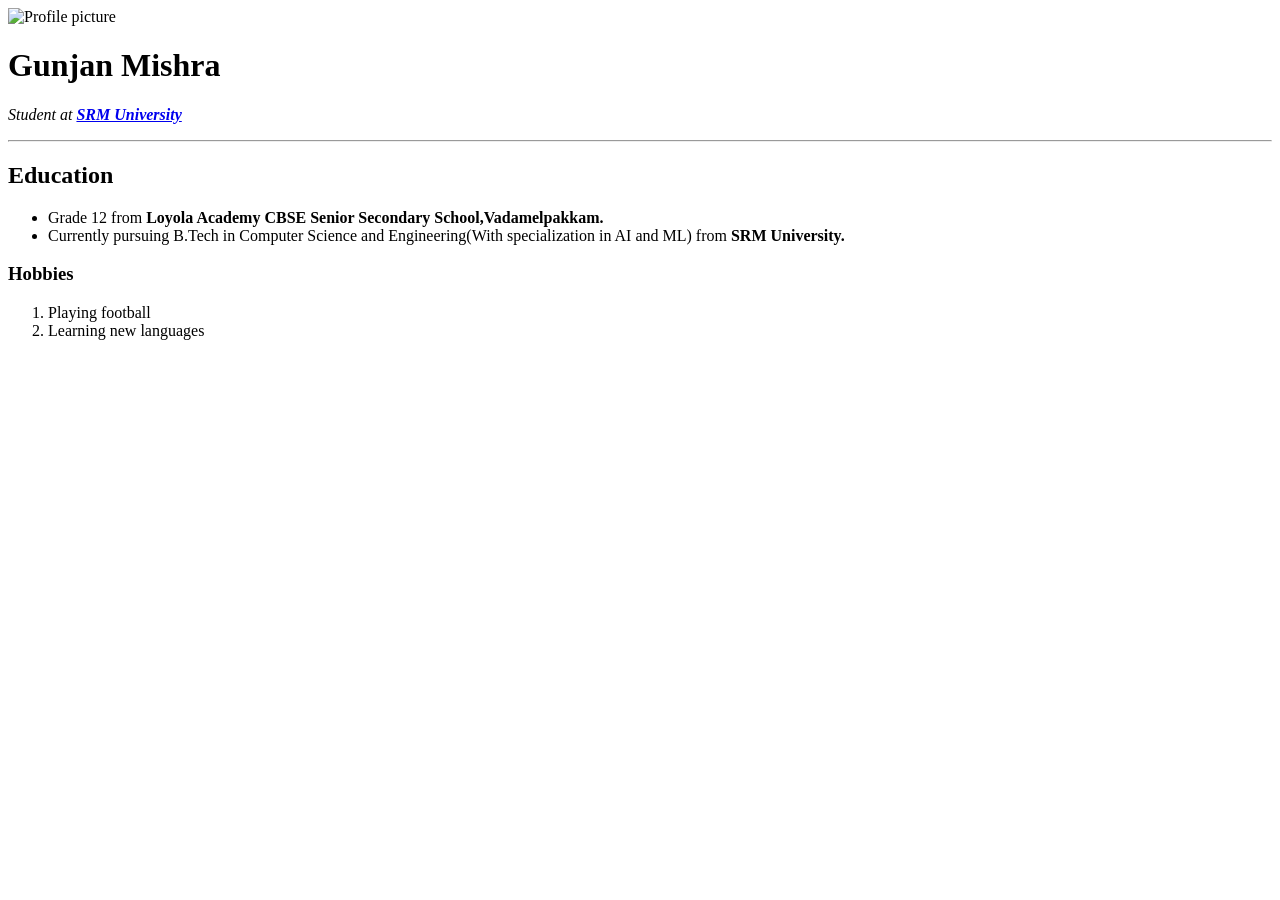
==== index.html @ 410c0727 "Add files via upload" ====
<!DOCTYPE html>
<html lang="en">

<head>
    <meta charset="UTF-8">
    <meta http-equiv="X-UA-Compatible" content="IE=edge">
    <meta name="viewport" content="width=device-width, initial-scale=1.0">
    <title>Manash's Personal Site</title>

</head>

<body>
    <img src="./pp.jpg/" alt="Profile picture">
    <h1>Gunjan Mishra</h1>
    <p><em>Student at <b><a href="https://www.srmist.edu.in/">SRM University</a></b></em>
    </p>
    
    <hr>
    <h2>Education</h2>
    <ul>
        <li>Grade 12 from <b>Loyola Academy CBSE Senior Secondary School,Vadamelpakkam.</b></li>
        <li>Currently pursuing B.Tech in Computer Science and Engineering(With specialization in AI and ML) from <b>SRM University.</b> </li>
    </ul> 
    <h3>Hobbies</h3>
    <ol>
        <li>Playing football</li>
        <li>Learning new languages</li>
    </ol> 
    
</body>

</html>
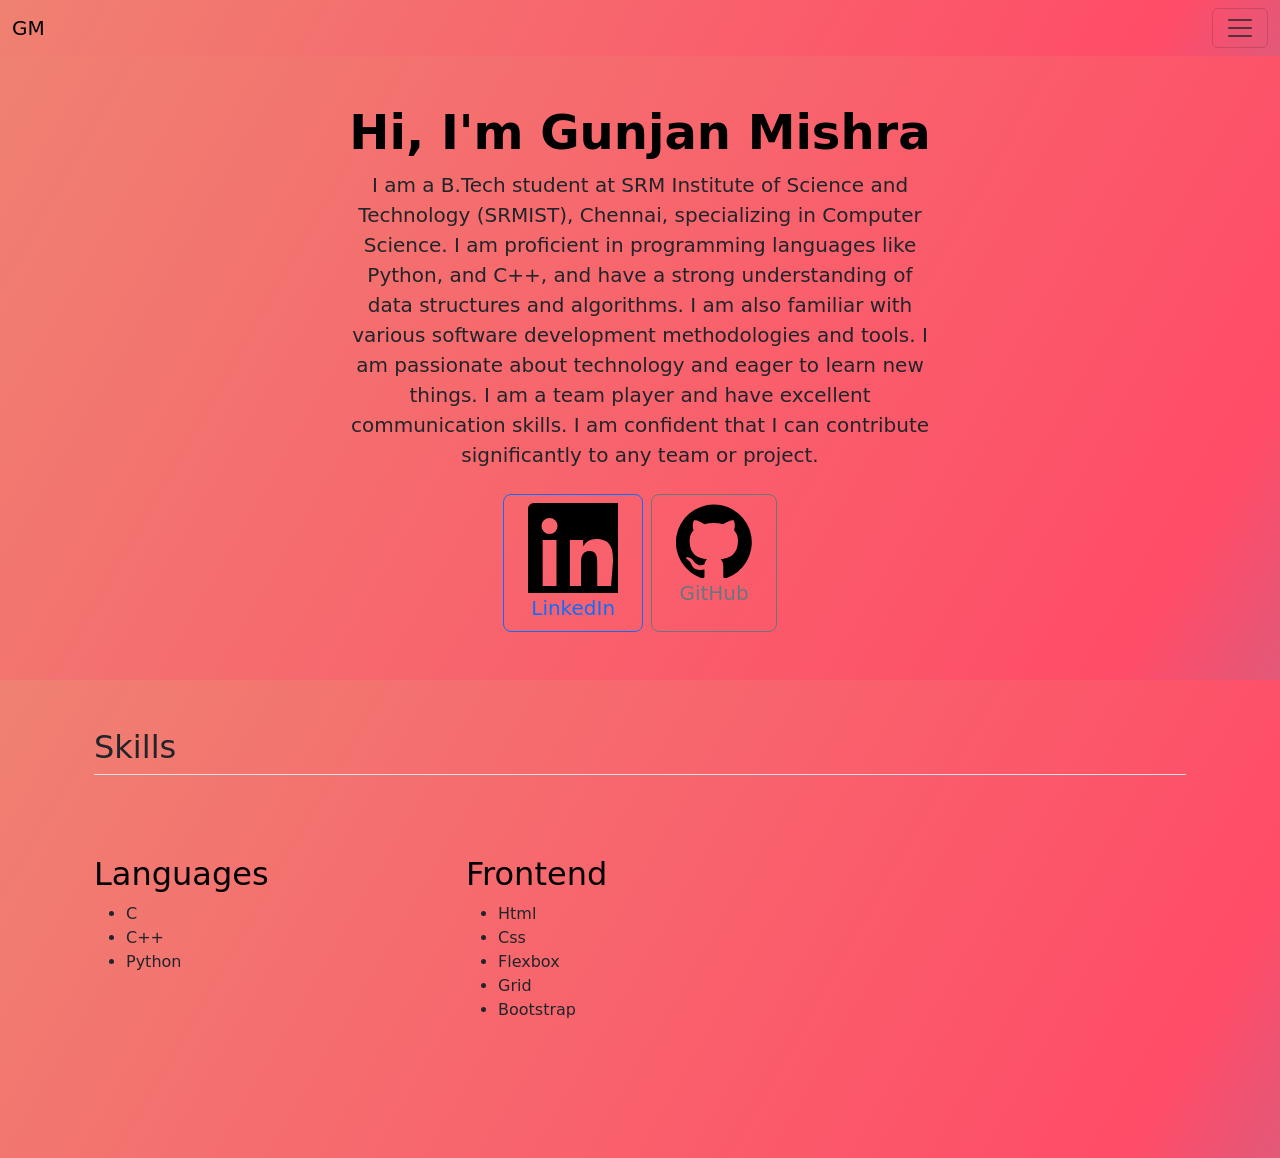
==== commit 58fec290: "portfolio" ====
--- a/index.html
+++ b/index.html
@@ -1,32 +1,117 @@
-<!DOCTYPE html>
-<html lang="en">
-
-<head>
-    <meta charset="UTF-8">
-    <meta http-equiv="X-UA-Compatible" content="IE=edge">
-    <meta name="viewport" content="width=device-width, initial-scale=1.0">
-    <title>Manash's Personal Site</title>
-
-</head>
-
-<body>
-    <img src="./pp.jpg/" alt="Profile picture">
-    <h1>Gunjan Mishra</h1>
-    <p><em>Student at <b><a href="https://www.srmist.edu.in/">SRM University</a></b></em>
-    </p>
-    
-    <hr>
-    <h2>Education</h2>
-    <ul>
-        <li>Grade 12 from <b>Loyola Academy CBSE Senior Secondary School,Vadamelpakkam.</b></li>
-        <li>Currently pursuing B.Tech in Computer Science and Engineering(With specialization in AI and ML) from <b>SRM University.</b> </li>
-    </ul> 
-    <h3>Hobbies</h3>
-    <ol>
-        <li>Playing football</li>
-        <li>Learning new languages</li>
-    </ol> 
-    
-</body>
-
-</html>+<!DOCTYPE html>
+<html lang="en">
+<head>
+    <meta charset="UTF-8">
+    <meta name="viewport" content="width=device-width, initial-scale=1.0">
+    <title>Document</title>
+    <link rel="stylesheet" href="style.css">
+    <link href="https://cdn.jsdelivr.net/npm/bootstrap@5.3.3/dist/css/bootstrap.min.css" rel="stylesheet" integrity="sha384-QWTKZyjpPEjISv5WaRU9OFeRpok6YctnYmDr5pNlyT2bRjXh0JMhjY6hW+ALEwIH" crossorigin="anonymous">
+</head>
+<body>
+<section id="navbar" class="gradient-background">
+    <nav class="navbar navbar bg" aria-label="First navbar example">
+        <div class="container-fluid">
+          <a class="navbar-brand"href="#">GM</a>
+          <button class="navbar-toggler collapsed" type="button" data-bs-toggle="collapse" data-bs-target="#navbarsExample01" aria-controls="navbarsExample01" aria-expanded="false" aria-label="Toggle navigation">
+            <span class="navbar-toggler-icon"></span>
+          </button>
+          <div class="navbar-collapse collapse" id="navbarsExample01">
+            <ul class="navbar-nav me-auto mb-2">
+              <li class="nav-item">
+                <a class="nav-link active" aria-current="page" href="#">Home</a>
+              </li>
+              <li class="nav-item">
+                <a class="nav-link" href="#">Link</a>
+              </li>
+              <li class="nav-item">
+                <a class="nav-link disabled" aria-disabled="true">Disabled</a>
+              </li>
+              <li class="nav-item dropdown">
+                <a class="nav-link dropdown-toggle" href="#" data-bs-toggle="dropdown" aria-expanded="false">Dropdown</a>
+                <ul class="dropdown-menu">
+                  <li><a class="dropdown-item" href="#">skills</a></li>
+                  <li><a class="dropdown-item" href="#">Certificaations</a></li>
+                  <li><a class="dropdown-item" href="#"></a></li>
+                </ul>
+              </li>
+            </ul>
+            <form role="search">
+              <input class="form-control" type="search" placeholder="Search" aria-label="Search">
+            </form>
+          </div>
+        </div>
+      </nav>
+</section>
+<section id="about" class="gradient-background">
+    <div class="px-5 py-5 my-0 text-center">
+        
+        <h1 class="display-5 fw-bold text-body-emphasis">Hi, I'm Gunjan Mishra</h1>
+        <div class="col-lg-6 mx-auto">
+          <p class="lead mb-4">I am a B.Tech student at SRM Institute of Science and Technology (SRMIST), Chennai, specializing in Computer Science. I am proficient in programming languages like Python, and C++, and have a strong understanding of data structures and algorithms. I am also familiar with various software development methodologies and tools. I am passionate about technology and eager to learn new things. I am a team player and have excellent communication skills. I am confident that I can contribute significantly to any team or project.</p>
+          <div class="d-grid gap-2 d-sm-flex justify-content-sm-center">
+            <a href="https://www.linkedin.com/in/gunjan-mishra-9954a3242/" class="btn btn-outline-primary btn-lg px-4 gap-3" target="_blank" rel="noopener noreferrer">
+    <svg xmlns="http://www.w3.org/2000/svg" viewBox="0 0 32 32" role="img" aria-label="LinkedIn"><title>LinkedIn</title><g><path d="M34,2A2,2,0,0,0,32,0H2A2,2,0,0,0,0,2V32a2,2,0,0,0,2,2H32a2,2,0,0,0,2-2V2ZM10.11,29.48H5.2V13.11h4.91ZM7.65,11a2.84,2.84,0,1,1,2.83-2.83A2.83,2.83,0,0,1,7.65,11ZM29.48,29.48H24.56V21.39c0-1.92-.03-4.38-2.67-4.38s-3.08,2.09-3.08,4.24v8.24H14.85V13.11h4.71v2.23h.07a5.16,5.16,0,0,1,4.64-2.55c5,0,5.92,3.29,5.92,7.58Z"/></g></svg>
+    LinkedIn
+</a>
+
+              <a href="https://github.com/Gunjanmishra481" class="btn btn-outline-secondary btn-lg px-4" target="_blank" rel="noopener noreferrer">
+        <svg xmlns="http://www.w3.org/2000/svg" viewBox="0 0 24 24" fill="black" role="img" aria-label="GitHub">
+            <title>GitHub</title>
+            <path d="M12 .5a12 12 0 00-3.79 23.39c.6.11.82-.26.82-.58v-2.2c-3.34.73-4.04-1.42-4.04-1.42a3.17 3.17 0 00-1.34-1.76c-1.1-.75.09-.73.09-.73a2.5 2.5 0 011.83 1.23 2.54 2.54 0 003.47.99 2.54 2.54 0 01.76-1.6c-2.67-.3-5.47-1.33-5.47-5.93a4.63 4.63 0 011.24-3.22 4.31 4.31 0 01.12-3.17s1-.32 3.3 1.23a11.5 11.5 0 016 0c2.3-1.55 3.3-1.23 3.3-1.23a4.31 4.31 0 01.12 3.17 4.63 4.63 0 011.24 3.22c0 4.61-2.8 5.62-5.47 5.93a2.86 2.86 0 01.81 2.21v3.28c0 .32.22.7.82.58A12 12 0 0012 .5z"/>
+        </svg>
+        GitHub
+    </a>
+          </div>
+        </div>
+      </div>
+</section>
+<section id="skills" class="gradient-background">
+    <div class="container px-4 py-5" id="featured-3">
+        <h2 class="pb-2 border-bottom">Skills</h2>
+        <div class="row g-4 py-5 row-cols-1 row-cols-lg-3">
+          <div class="feature col">
+            <div class="feature-icon d-inline-flex align-items-center justify-content-center text-bg-primary bg-gradient fs-2 mb-3">
+              
+            </div>
+            <h3 class="fs-2 text-body-emphasis">Languages</h3>
+            <ul>
+                <li>C</li>
+                <li>C++</li>
+                <li>Python</li>
+
+            </ul>
+            <a href="#" class="icon-link">
+            
+              <svg class="bi"><use xlink:href="#chevron-right"></use></svg>
+            </a>
+          </div>
+          <div class="feature col">
+            <div class="feature-icon d-inline-flex align-items-center justify-content-center text-bg-primary bg-gradient fs-2 mb-3">
+              
+            </div>
+            <h3 class="fs-2 text-body-emphasis">Frontend</h3>
+            <ul>
+                <li>Html</li>
+                <li>Css</li>
+                <li>Flexbox</li>
+                <li>Grid</li>
+                <li>Bootstrap</li>
+            </ul>
+            <a href="#" class="icon-link">
+              
+              <svg class="bi"><use xlink:href="#chevron-right"></use></svg>
+            </a>
+          </div>
+          <div class="feature col">
+            <div class="feature-icon d-inline-flex align-items-center justify-content-center text-bg-primary bg-gradient fs-2 mb-3">
+             
+            </div>
+           
+            </a>
+          </div>
+        </div>
+      </div>
+</section>
+<script src="index.js"></script>
+</body>
+</html>
--- a/style.css
+++ b/style.css
@@ -0,0 +1,18 @@
+.gradient-background {
+    background: linear-gradient(300deg, #00bfff, #ff4c68, #ef8172);
+    background-size: 180% 180%;
+    animation: gradient-animation 18s ease infinite;
+  }
+  
+  @keyframes gradient-animation {
+    0% {
+      background-position: 0% 50%;
+    }
+    50% {
+      background-position: 100% 50%;
+    }
+    100% {
+      background-position: 0% 50%;
+    }
+  }
+
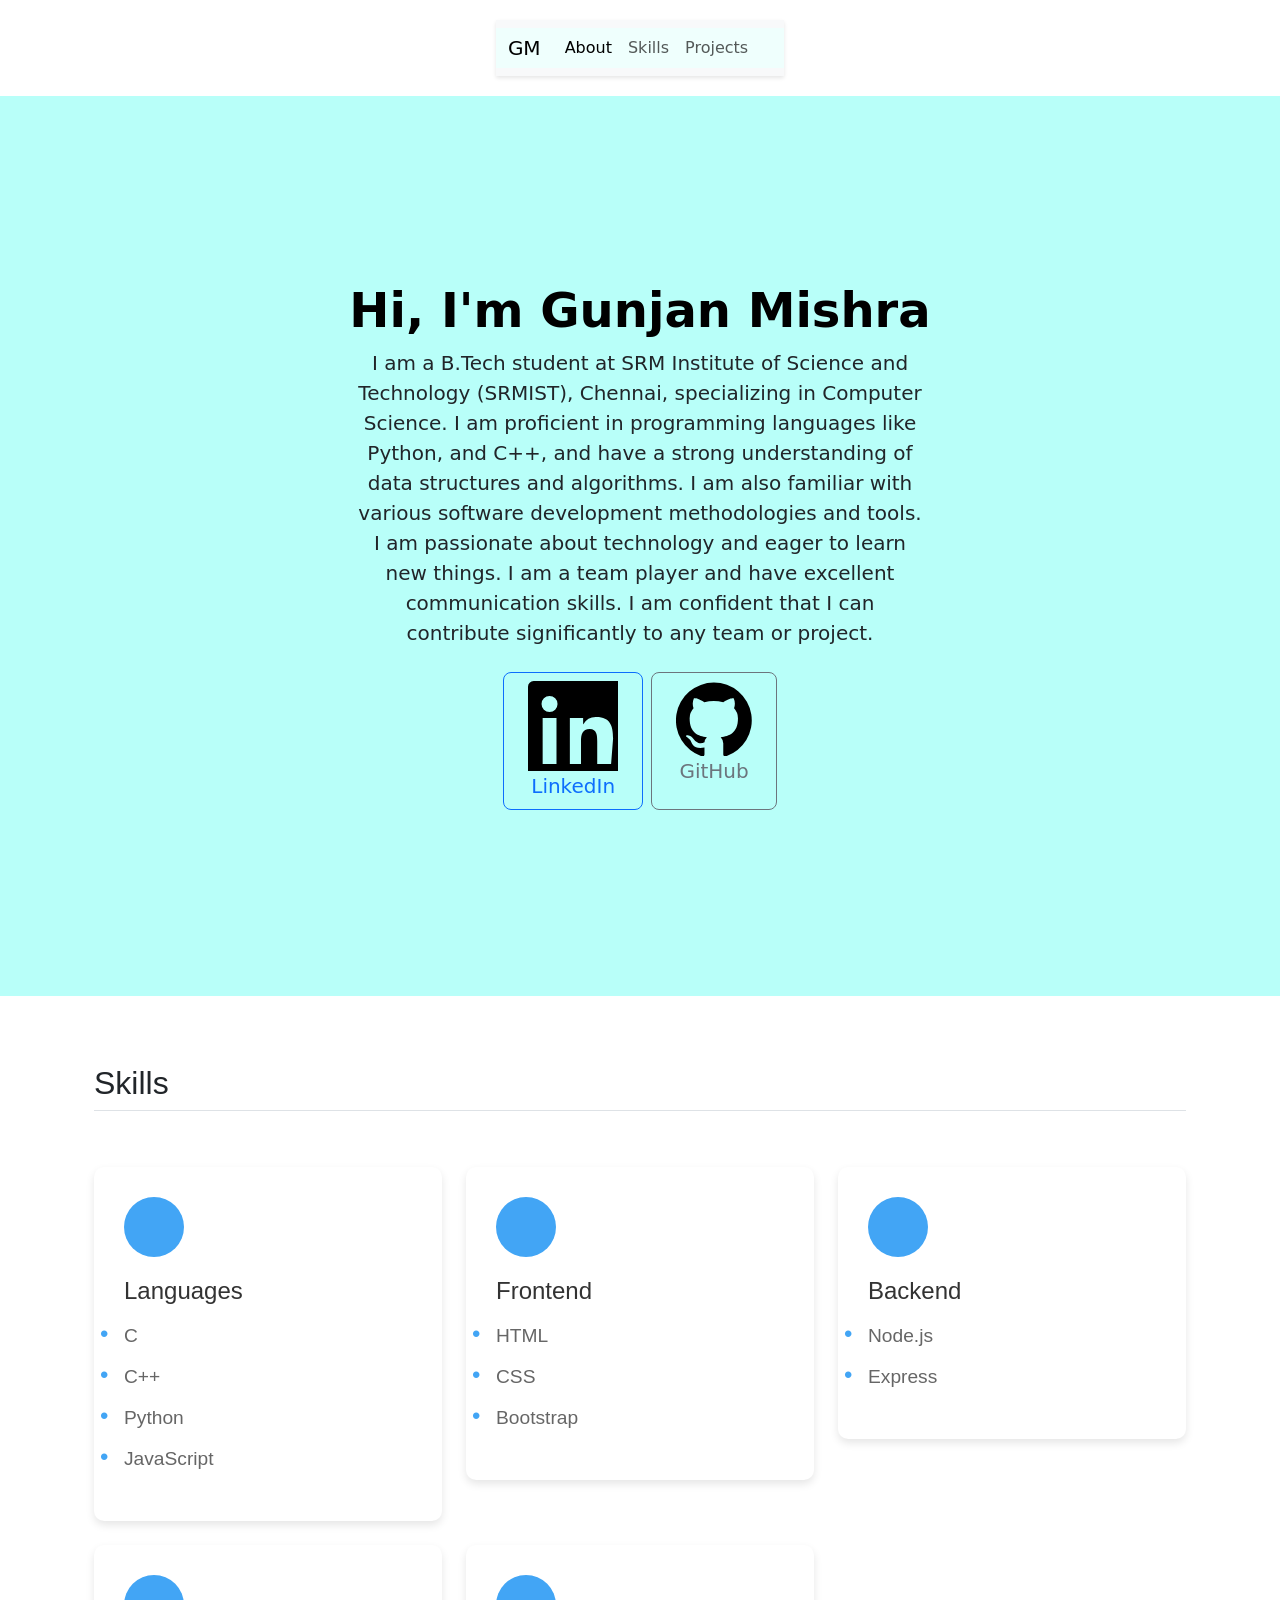
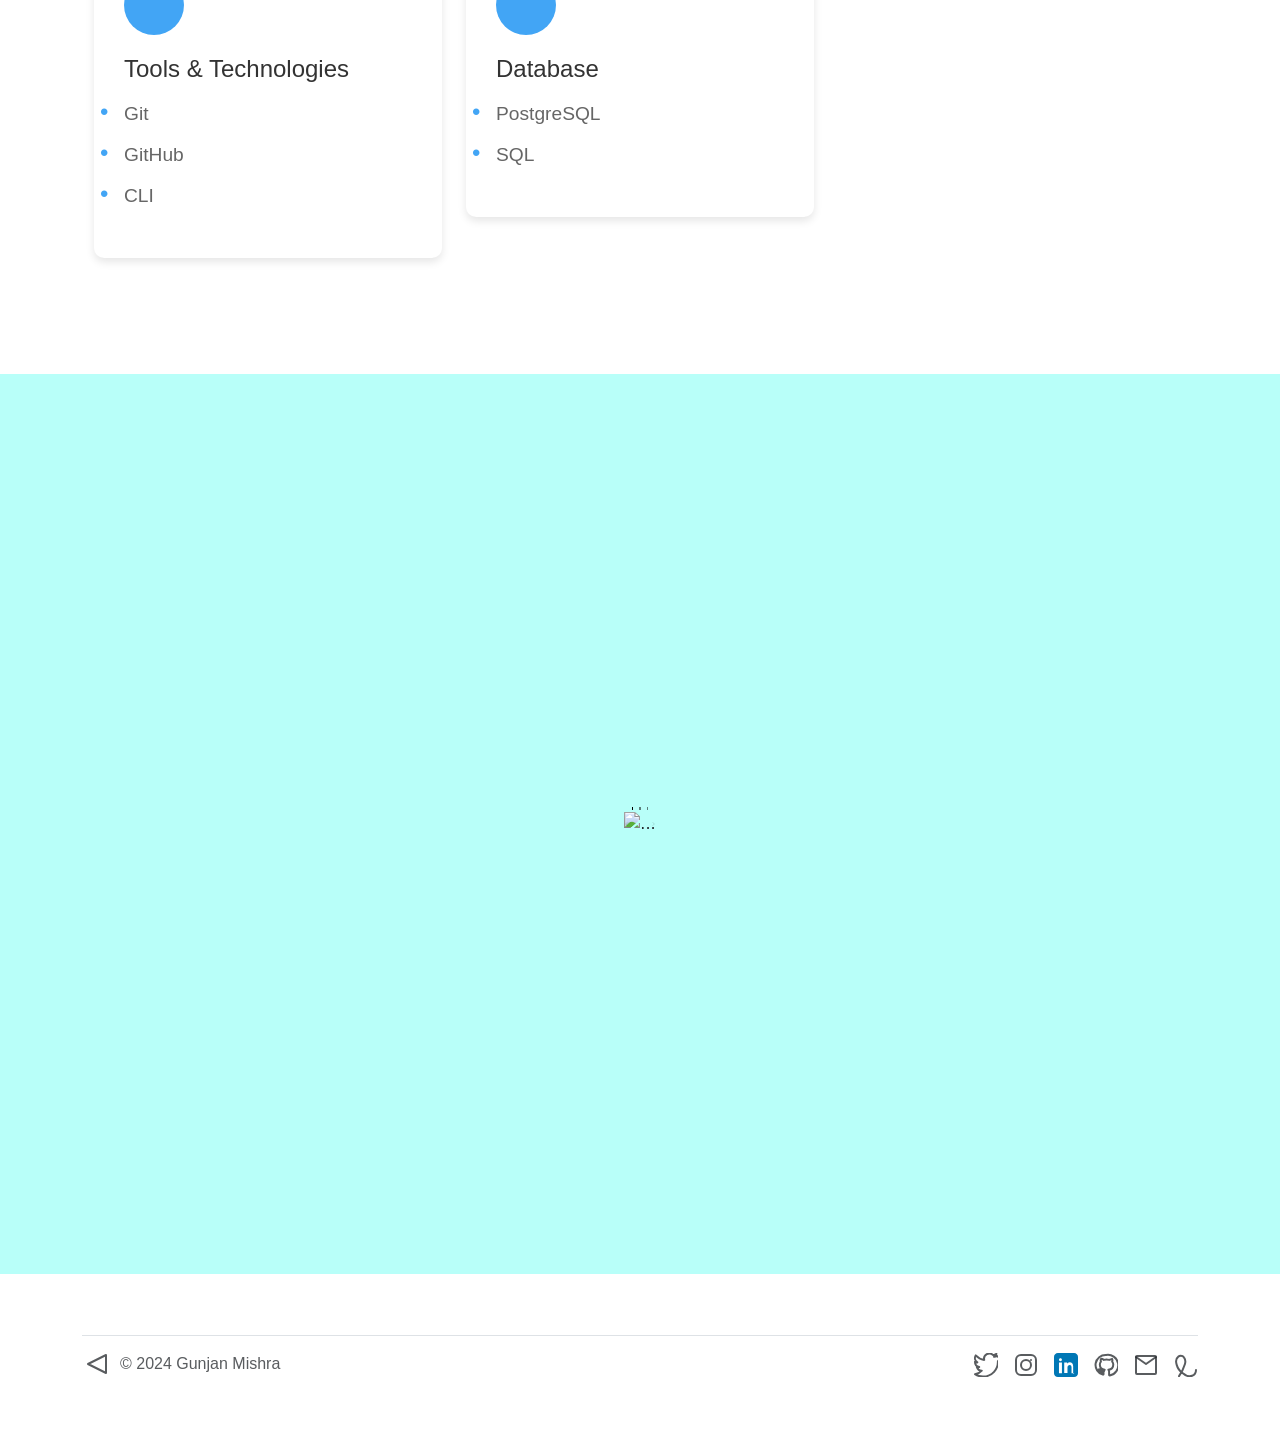
==== commit 8725c4b7: "update" ====
--- a/index.html
+++ b/index.html
@@ -9,38 +9,22 @@
 </head>
 <body>
 <section id="navbar" class="gradient-background">
-    <nav class="navbar navbar bg" aria-label="First navbar example">
-        <div class="container-fluid">
-          <a class="navbar-brand"href="#">GM</a>
-          <button class="navbar-toggler collapsed" type="button" data-bs-toggle="collapse" data-bs-target="#navbarsExample01" aria-controls="navbarsExample01" aria-expanded="false" aria-label="Toggle navigation">
-            <span class="navbar-toggler-icon"></span>
-          </button>
-          <div class="navbar-collapse collapse" id="navbarsExample01">
-            <ul class="navbar-nav me-auto mb-2">
-              <li class="nav-item">
-                <a class="nav-link active" aria-current="page" href="#">Home</a>
-              </li>
-              <li class="nav-item">
-                <a class="nav-link" href="#">Link</a>
-              </li>
-              <li class="nav-item">
-                <a class="nav-link disabled" aria-disabled="true">Disabled</a>
-              </li>
-              <li class="nav-item dropdown">
-                <a class="nav-link dropdown-toggle" href="#" data-bs-toggle="dropdown" aria-expanded="false">Dropdown</a>
-                <ul class="dropdown-menu">
-                  <li><a class="dropdown-item" href="#">skills</a></li>
-                  <li><a class="dropdown-item" href="#">Certificaations</a></li>
-                  <li><a class="dropdown-item" href="#"></a></li>
-                </ul>
-              </li>
-            </ul>
-            <form role="search">
-              <input class="form-control" type="search" placeholder="Search" aria-label="Search">
-            </form>
-          </div>
-        </div>
-      </nav>
+<nav class="navbar navbar-expand-lg bg-body-tertiary">
+  <div class="container-fluid">
+    <a class="navbar-brand" href="#">GM</a>
+    <button class="navbar-toggler" type="button" data-bs-toggle="collapse" data-bs-target="#navbarNavAltMarkup" aria-controls="navbarNavAltMarkup" aria-expanded="false" aria-label="Toggle navigation">
+      <span class="navbar-toggler-icon"></span>
+    </button>
+    <div class="collapse navbar-collapse" id="navbarNavAltMarkup">
+      <div class="navbar-nav">
+        <a class="nav-link active" aria-current="page" href="#about">About</a>
+        <a class="nav-link" href="#skills">Skills</a>
+        <a class="nav-link" href="#projects">Projects</a>
+        <a class="nav-link disabled" aria-disabled="true"></a>
+      </div>
+    </div>
+  </div>
+</nav>
 </section>
 <section id="about" class="gradient-background">
     <div class="px-5 py-5 my-0 text-center">
@@ -66,51 +50,188 @@
       </div>
 </section>
 <section id="skills" class="gradient-background">
-    <div class="container px-4 py-5" id="featured-3">
-        <h2 class="pb-2 border-bottom">Skills</h2>
-        <div class="row g-4 py-5 row-cols-1 row-cols-lg-3">
-          <div class="feature col">
-            <div class="feature-icon d-inline-flex align-items-center justify-content-center text-bg-primary bg-gradient fs-2 mb-3">
-              
-            </div>
-            <h3 class="fs-2 text-body-emphasis">Languages</h3>
-            <ul>
-                <li>C</li>
-                <li>C++</li>
-                <li>Python</li>
-
-            </ul>
-            <a href="#" class="icon-link">
-            
-              <svg class="bi"><use xlink:href="#chevron-right"></use></svg>
-            </a>
-          </div>
-          <div class="feature col">
-            <div class="feature-icon d-inline-flex align-items-center justify-content-center text-bg-primary bg-gradient fs-2 mb-3">
-              
-            </div>
-            <h3 class="fs-2 text-body-emphasis">Frontend</h3>
-            <ul>
-                <li>Html</li>
-                <li>Css</li>
-                <li>Flexbox</li>
-                <li>Grid</li>
-                <li>Bootstrap</li>
-            </ul>
-            <a href="#" class="icon-link">
-              
-              <svg class="bi"><use xlink:href="#chevron-right"></use></svg>
-            </a>
-          </div>
-          <div class="feature col">
-            <div class="feature-icon d-inline-flex align-items-center justify-content-center text-bg-primary bg-gradient fs-2 mb-3">
-             
-            </div>
-           
-            </a>
-          </div>
-        </div>
-      </div>
+<div class="container px-4 py-5" id="skills">
+    <h2 class="pb-2 border-bottom">Skills</h2>
+    <div class="row g-4 py-5 row-cols-1 row-cols-md-3">
+        <div class="col">
+            <div class="skill">
+                <div class="icon">
+                    <i class="bi bi-code-slash"></i>
+                </div>
+                <h3>Languages</h3>
+                <ul>
+                    <li>C</li>
+                    <li>C++</li>
+                    <li>Python</li>
+                    <li>JavaScript</li>
+                </ul>
+            </div>
+        </div>
+        <div class="col">
+            <div class="skill">
+                <div class="icon">
+                    <i class="bi bi-laptop"></i>
+                </div>
+                <h3>Frontend</h3>
+                <ul>
+                    <li>HTML</li>
+                    <li>CSS</li>
+                    <li>Bootstrap</li>
+                </ul>
+            </div>
+        </div>
+        <div class="col">
+            <div class="skill">
+                <div class="icon">
+                    <i class="bi bi-tools"></i>
+                </div>
+                <h3>Backend</h3>
+                <ul>
+                    <li>Node.js</li>
+                    <li>Express</li>
+                </ul>
+            </div>
+        </div>
+        <div class="col">
+            <div class="skill">
+                <div class="icon">
+                    <i class="bi bi-gear"></i>
+                </div>
+                <h3>Tools & Technologies</h3>
+                <ul>
+                    <li>Git</li>
+                    <li>GitHub</li> 
+                    <li>CLI</li>
+                   
+                </ul>
+            </div>
+        </div>
+        <div class="col">
+            <div class="skill">
+                <div class="icon">
+                    <i class="bi bi-database"></i>
+                </div>
+                <h3>Database</h3>
+                <ul>
+                    <li>PostgreSQL</li> 
+                    <li>SQL</li>
+                   
+                </ul>
+            </div>
+        </div>
+    </div>
+</div>
+
+
+       
+
+
+
+</section>
+<section id="projects">
+  <div id="carouselExampleDark" class="carousel carousel-dark slide">
+  <div class="carousel-indicators">
+    <button type="button" data-bs-target="#carouselExampleDark" data-bs-slide-to="0" class="active" aria-current="true" aria-label="Slide 1"></button>
+    <button type="button" data-bs-target="#carouselExampleDark" data-bs-slide-to="1" aria-label="Slide 2"></button>
+    <button type="button" data-bs-target="#carouselExampleDark" data-bs-slide-to="2" aria-label="Slide 3"></button>
+  </div>
+  <div class="carousel-inner">
+    <div class="carousel-item active" data-bs-interval="10000">
+      <img src="/portfolio/images/dd.png" class="d-block w-100" alt="...">
+      <div class="carousel-caption d-none d-md-block">
+        <h5>digiDrum</h5>
+        <p><a href="https://digi-drum.vercel.app/">url</a></p>
+      </div>
+    </div>
+    <div class="carousel-item" data-bs-interval="2000">
+      <img src="..." class="d-block w-100" alt="...">
+      <div class="carousel-caption d-none d-md-block">
+        <h5>Second slide label</h5>
+        <p>Some representative placeholder content for the second slide.</p>
+      </div>
+    </div>
+    <div class="carousel-item">
+      <img src="..." class="d-block w-100" alt="...">
+      <div class="carousel-caption d-none d-md-block">
+        <h5>Third slide label</h5>
+        <p>Some representative placeholder content for the third slide.</p>
+      </div>
+    </div>
+  </div>
+  <button class="carousel-control-prev" type="button" data-bs-target="#carouselExampleDark" data-bs-slide="prev">
+    <span class="carousel-control-prev-icon" aria-hidden="true"></span>
+    <span class="visually-hidden">Previous</span>
+  </button>
+  <button class="carousel-control-next" type="button" data-bs-target="#carouselExampleDark" data-bs-slide="next">
+    <span class="carousel-control-next-icon" aria-hidden="true"></span>
+    <span class="visually-hidden">Next</span>
+  </button>
+</div>
+</section>
+<section id="footer">
+<div class="container">
+  <footer class="d-flex flex-wrap justify-content-between align-items-center py-3 my-4 border-top">
+    <div class="col-md-4 d-flex align-items-center">
+      <a href="/" class="mb-3 me-2 mb-md-0 text-body-secondary text-decoration-none lh-1">
+        <svg xmlns="http://www.w3.org/2000/svg" width="30" height="24" viewBox="0 0 24 24" fill="none" stroke="currentColor" stroke-width="2" stroke-linecap="round" stroke-linejoin="round">
+          <path d="M3 12l18-9v18l-18-9z"></path>
+        </svg>
+      </a>
+      <span class="mb-3 mb-md-0 text-body-secondary">© 2024 Gunjan Mishra</span>
+    </div>
+
+    <ul class="nav col-md-4 justify-content-end list-unstyled d-flex">
+      <li class="ms-3">
+        <a class="text-body-secondary" href="https://twitter.com/">
+          <svg xmlns="http://www.w3.org/2000/svg" width="24" height="24" viewBox="0 0 24 24" fill="none" stroke="currentColor" stroke-width="2" stroke-linecap="round" stroke-linejoin="round">
+            <path d="M23 3a10.3 10.3 0 0 1-2.9.8 5.2 5.2 0 0 0 2.3-2.9 10.4 10.4 0 0 1-3.3 1.3 5.2 5.2 0 0 0-8.9 4.7A14.8 14.8 0 0 1 1.7 2.4a5.2 5.2 0 0 0 1.6 7 5.1 5.1 0 0 1-2.3-.6v.1a5.2 5.2 0 0 0 4.2 5.1 5.2 5.2 0 0 1-2.3.1 5.2 5.2 0 0 0 4.9 3.6A10.4 10.4 0 0 1 1 21.2a14.7 14.7 0 0 0 8 2.4c9.6 0 14.9-7.9 14.9-14.7v-.7a10.5 10.5 0 0 0 2.5-2.7z"></path>
+          </svg>
+        </a>
+      </li>
+      <li class="ms-3">
+        <a class="text-body-secondary" href="https://www.instagram.com/manash_15/">
+          <svg xmlns="http://www.w3.org/2000/svg" width="24" height="24" viewBox="0 0 24 24" fill="none" stroke="currentColor" stroke-width="2" stroke-linecap="round" stroke-linejoin="round">
+            <rect x="2" y="2" width="20" height="20" rx="5" ry="5"></rect>
+            <circle cx="12" cy="12" r="5"></circle>
+            <line x1="17" y1="7" x2="17.01" y2="7"></line>
+          </svg>
+        </a>
+      </li>
+      <li class="ms-3">
+        <a class="text-body-secondary" href="https://www.linkedin.com/in/gunjan-mishra-9954a3242/">
+     <svg xmlns="http://www.w3.org/2000/svg" viewBox="0 0 24 24" fill="#0077B5" width="24" height="24">
+  <path fill-rule="evenodd" d="M20.125 0H3.875C1.735 0 0 1.735 0 3.875v16.25C0 22.265 1.735 24 3.875 24h16.25C22.265 24 24 22.265 24 20.125V3.875C24 1.735 22.265 0 20.125 0zM7.938 20.125H4.969V9.562h2.969v10.563H7.938zm-1.484-12c-.82 0-1.484-.664-1.484-1.484s.664-1.484 1.484-1.484c.82 0 1.484.664 1.484 1.484s-.664 1.484-1.484 1.484zm14.031 12h-2.953v-5.813c0-1.391-.484-2.344-1.703-2.344-1.469 0-2.344 1.078-2.344 2.25v5.906H10.22V9.562h2.875v1.203c.391-.594 1.094-1.453 2.656-1.453 1.938 0 3.406 1.266 3.406 3.984v7.828z"/>
+</svg>
+
+
+
+        </a>
+      </li>
+      <li class="ms-3">
+        <a class="text-body-secondary" href="https://github.com/Gunjanmishra481">
+          <svg xmlns="http://www.w3.org/2000/svg" width="24" height="24" viewBox="0 0 24 24" fill="none" stroke="currentColor" stroke-width="2" stroke-linecap="round" stroke-linejoin="round">
+            <path d="M12 2a10 10 0 0 0-3.16 19.62c.5.09.68-.21.68-.46v-1.64c-2.7.59-3.27-1.3-3.27-1.3-.44-1.11-1.08-1.41-1.08-1.41-.88-.6.06-.59.06-.59 1.08.08 1.65 1.11 1.65 1.11.96 1.63 2.54 1.16 3.15.89.1-.69.38-1.16.69-1.43-2.39-.27-4.89-1.19-4.89-5.3 0-1.17.42-2.13 1.1-2.88-.11-.27-.48-1.33.11-2.77 0 0 .88-.28 2.88 1.07a9.95 9.95 0 0 1 5.26 0c2-.82 2.88-1.07 2.88-1.07.59 1.44.22 2.5.11 2.77.68.75 1.1 1.71 1.1 2.88 0 4.12-2.51 5.03-4.91 5.3.39.34.74 1.03.74 2.07v3.09c0 .26.18.56.68.46A10 10 0 0 0 12 2z"></path>
+          </svg>
+        </a>
+      </li>
+      <li class="ms-3">
+        <a class="text-body-secondary" href="mailto:manashmishra438@gmail.com">
+          <svg xmlns="http://www.w3.org/2000/svg" width="24" height="24" viewBox="0 0 24 24" fill="none" stroke="currentColor" stroke-width="2" stroke-linecap="round" stroke-linejoin="round">
+            <path d="M21 3H3a1 1 0 0 0-1 1v16a1 1 0 0 0 1 1h18a1 1 0 0 0 1-1V4a1 1 0 0 0-1-1z"></path>
+            <path d="M22 4l-10 7-10-7"></path>
+          </svg>
+        </a>
+      </li>
+      <li class="ms-3">
+        <a class="text-body-secondary" href="tel:+919840004347">
+          <svg xmlns="http://www.w3.org/2000/svg" width="24" height="24" viewBox="0 0 24 24" fill="none" stroke="currentColor" stroke-width="2" stroke-linecap="round" stroke-linejoin="round">
+            <path d="M22 16.92c0 2.67-1.56 4.93-3.96 5.88-2.46 1.01-5.7.4-9.2-2.54-2.76-1.86-5.31-5.42-6.14-8.38-1.13-3.58-.52-6.57 1.43-8.04.73-.71 1.61-1.18 2.62-1.18 1.32 0 2.57.68 3.33 1.94 1.24 1.73 1.63 3.9.88 6.36-1.33 4.33-3.35 8.62-5.92 12.23-1.34 1.
+
+
+   
+
+
+
 </section>
 <script src="index.js"></script>
 </body>
--- a/style.css
+++ b/style.css
@@ -1,18 +1,117 @@
-.gradient-background {
-    background: linear-gradient(300deg, #00bfff, #ff4c68, #ef8172);
-    background-size: 180% 180%;
-    animation: gradient-animation 18s ease infinite;
-  }
-  
-  @keyframes gradient-animation {
-    0% {
-      background-position: 0% 50%;
-    }
-    50% {
-      background-position: 100% 50%;
-    }
-    100% {
-      background-position: 0% 50%;
-    }
-  }
+body, html {
+  margin: 0;
+  padding: 0;
+  height: 100%;
+  width: 100%;
+  font-family: Arial, sans-serif;
+  box-sizing: border-box;
+}
 
+.container-fluid {
+  background-color: #EFFFFD;
+}
+
+.navbar {
+  padding: 10px 20px; 
+  background-color: #EFFFFD; 
+  box-shadow: 0 2px 4px rgba(0, 0, 0, 0.1); 
+}
+
+section {
+  display: flex;
+  justify-content: center;
+  align-items: center;
+  padding: 20px;
+  box-sizing: border-box;
+  width: 100%;
+}
+
+#about {
+  background-color: #B8FFF9;
+  min-height: 100vh; 
+  max-height: fit-content;
+}
+
+
+.container {
+    font-family: 'Roboto', sans-serif; 
+}
+
+.skill {
+    background-color: #fff;
+    padding: 30px;
+    border-radius: 10px;
+    box-shadow: 0 4px 8px rgba(0,0,0,0.1);
+    transition: all 0.3s ease;
+}
+
+.skill:hover {
+    transform: translateY(-5px);
+    box-shadow: 0 8px 16px rgba(0,0,0,0.2);
+}
+
+.icon {
+    width: 60px;
+    height: 60px;
+    border-radius: 50%;
+    background-color: #42a5f5; 
+    display: flex;
+    justify-content: center;
+    align-items: center;
+    margin-bottom: 20px;
+}
+
+.icon i {
+    font-size: 2rem;
+    color: #fff;
+}
+
+.skill h3 {
+    font-size: 1.5rem;
+    color: #333; 
+    margin-bottom: 10px;
+}
+
+.skill ul {
+    list-style-type: none;
+    padding: 0;
+}
+
+.skill ul li {
+    margin-bottom: 5px;
+    font-size: 1.2rem;
+    color: #666; 
+}
+
+.skill ul li:before {
+    content: "\2022"; 
+    color: #42a5f5; 
+    font-size: 1.5rem;
+    display: inline-block;
+    width: 1em;
+    margin-left: -1em;
+}
+
+
+
+#projects {
+  background-color: #B8FFF9;
+  min-height: 100vh; 
+  justify-content: center;
+  align-items: center;
+}
+
+#footer {
+  background-color: #EFFFFD 
+  color: #fff;
+  min-height: 20vh; 
+  display: flex;
+  justify-content: center;
+  align-items: center;
+}
+.text-body-secondary {
+  color: #6c757d;
+}
+
+
+
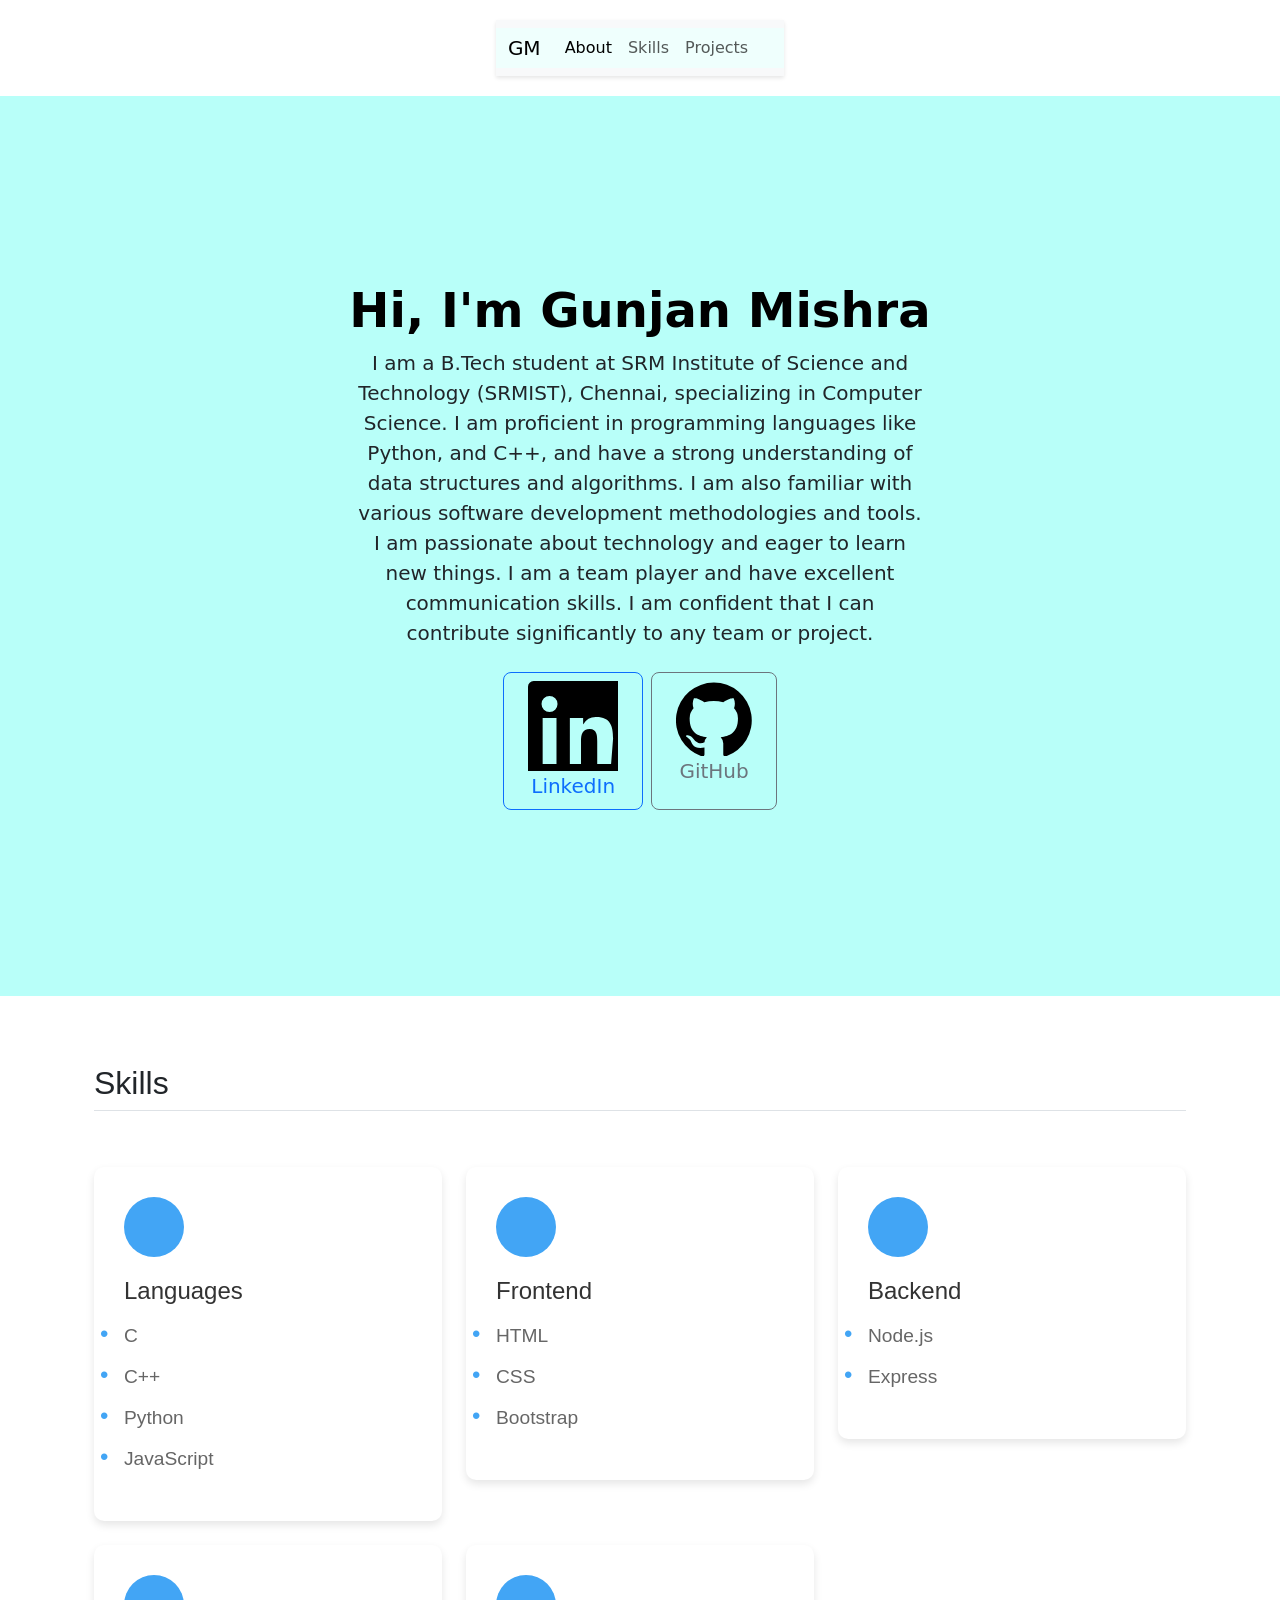
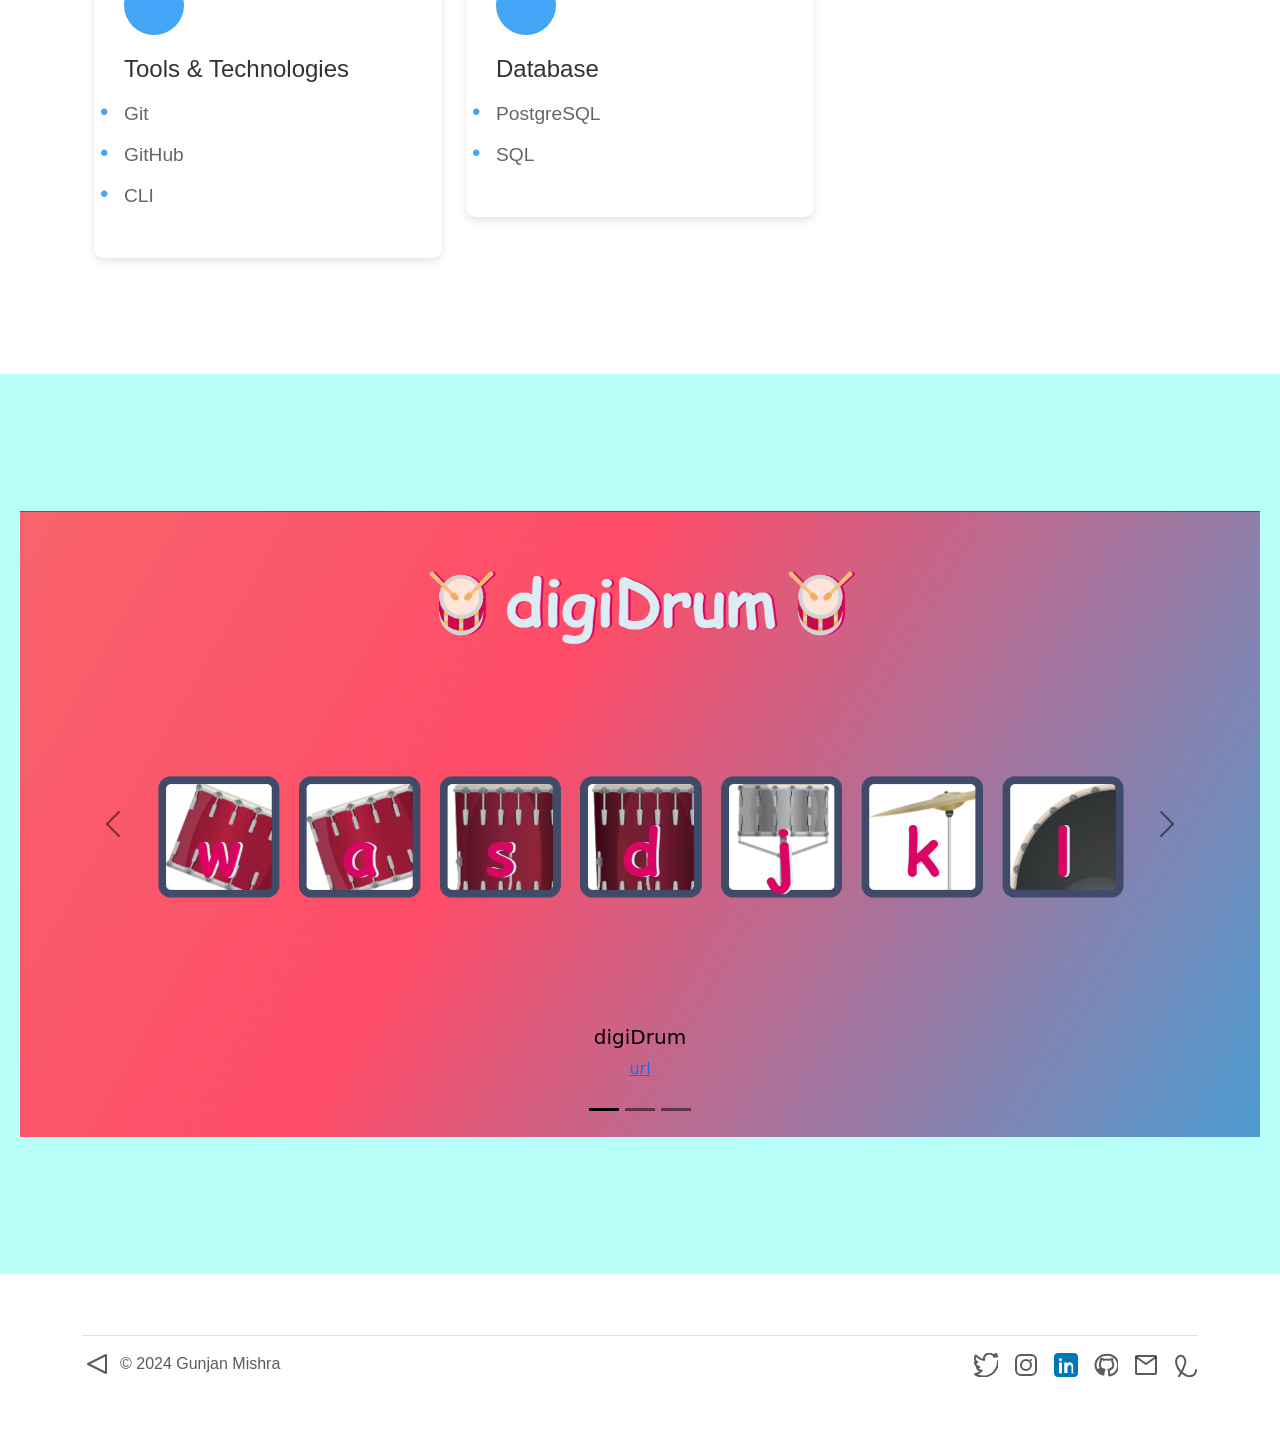
==== commit d90cfecd: "Update index.html" ====
--- a/index.html
+++ b/index.html
@@ -137,7 +137,7 @@
   </div>
   <div class="carousel-inner">
     <div class="carousel-item active" data-bs-interval="10000">
-      <img src="/portfolio/images/dd.png" class="d-block w-100" alt="...">
+      <img src="dd.png" class="d-block w-100" alt="...">
       <div class="carousel-caption d-none d-md-block">
         <h5>digiDrum</h5>
         <p><a href="https://digi-drum.vercel.app/">url</a></p>
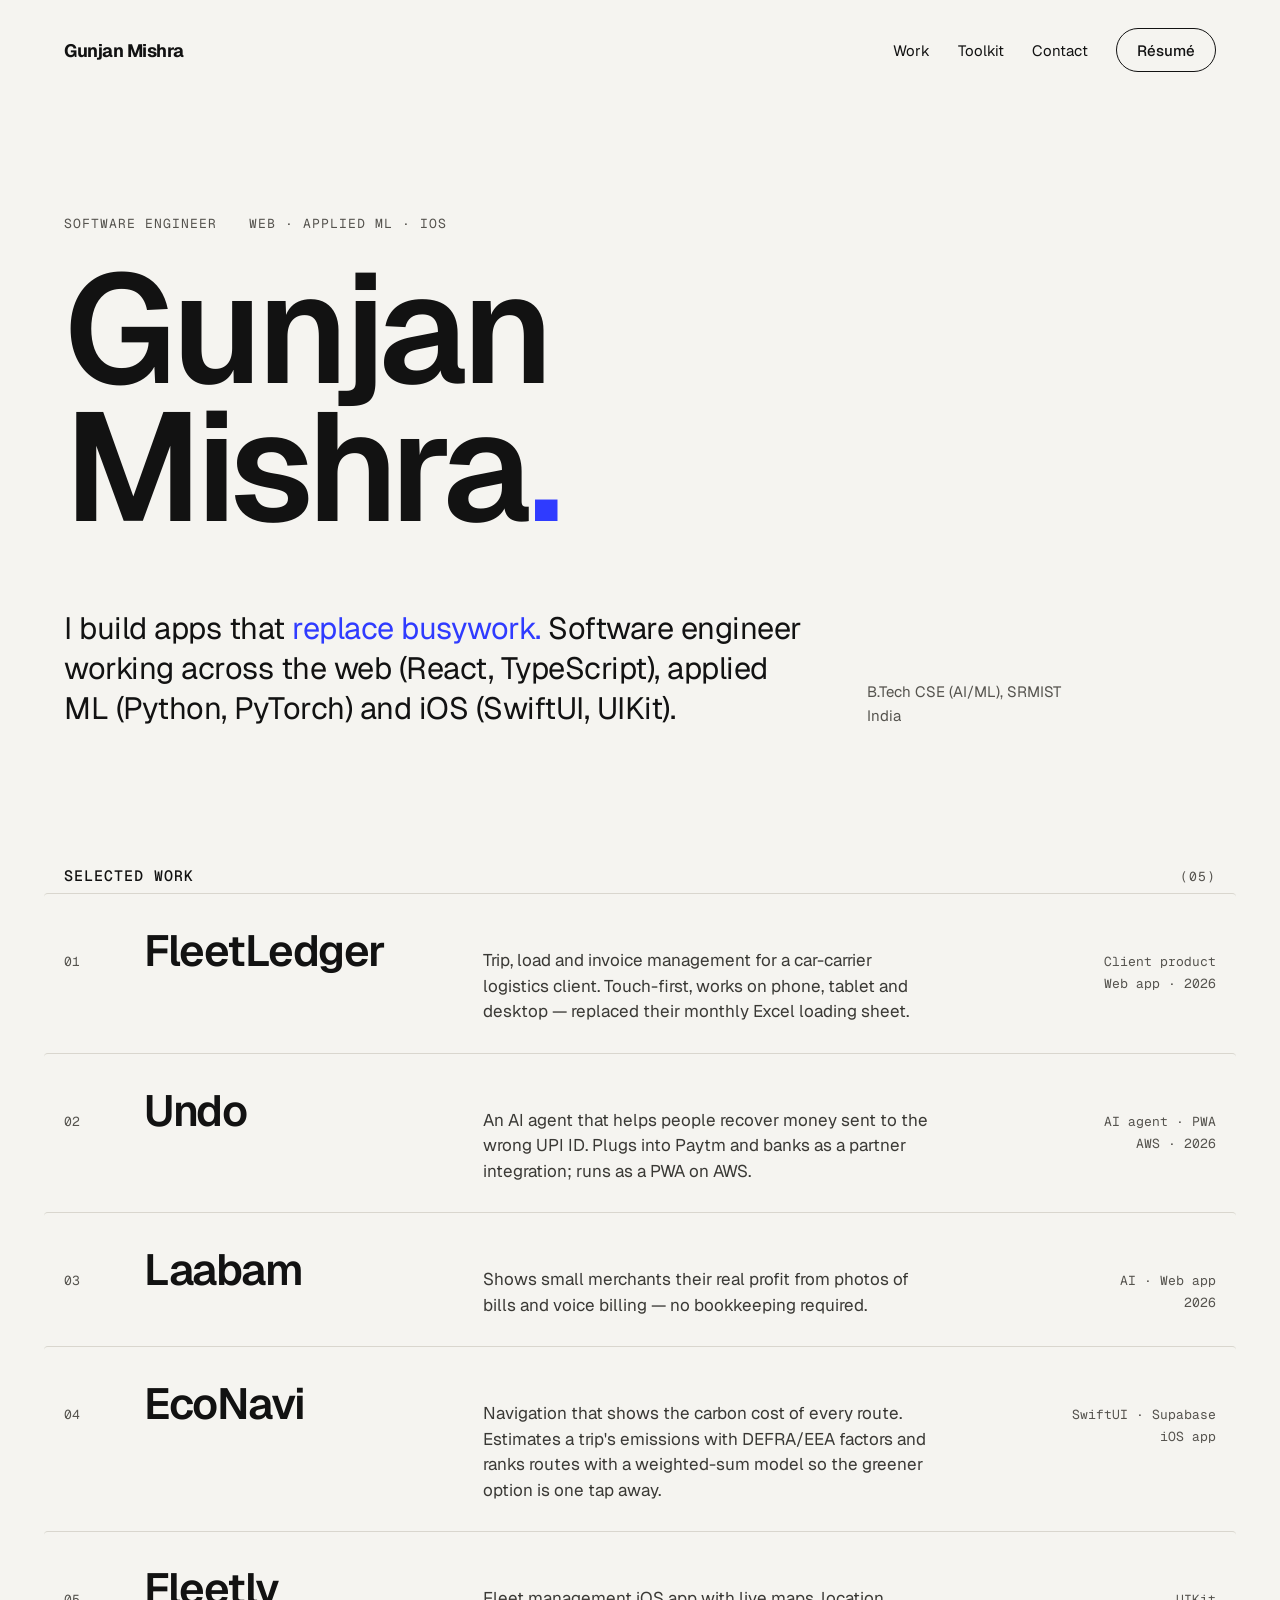
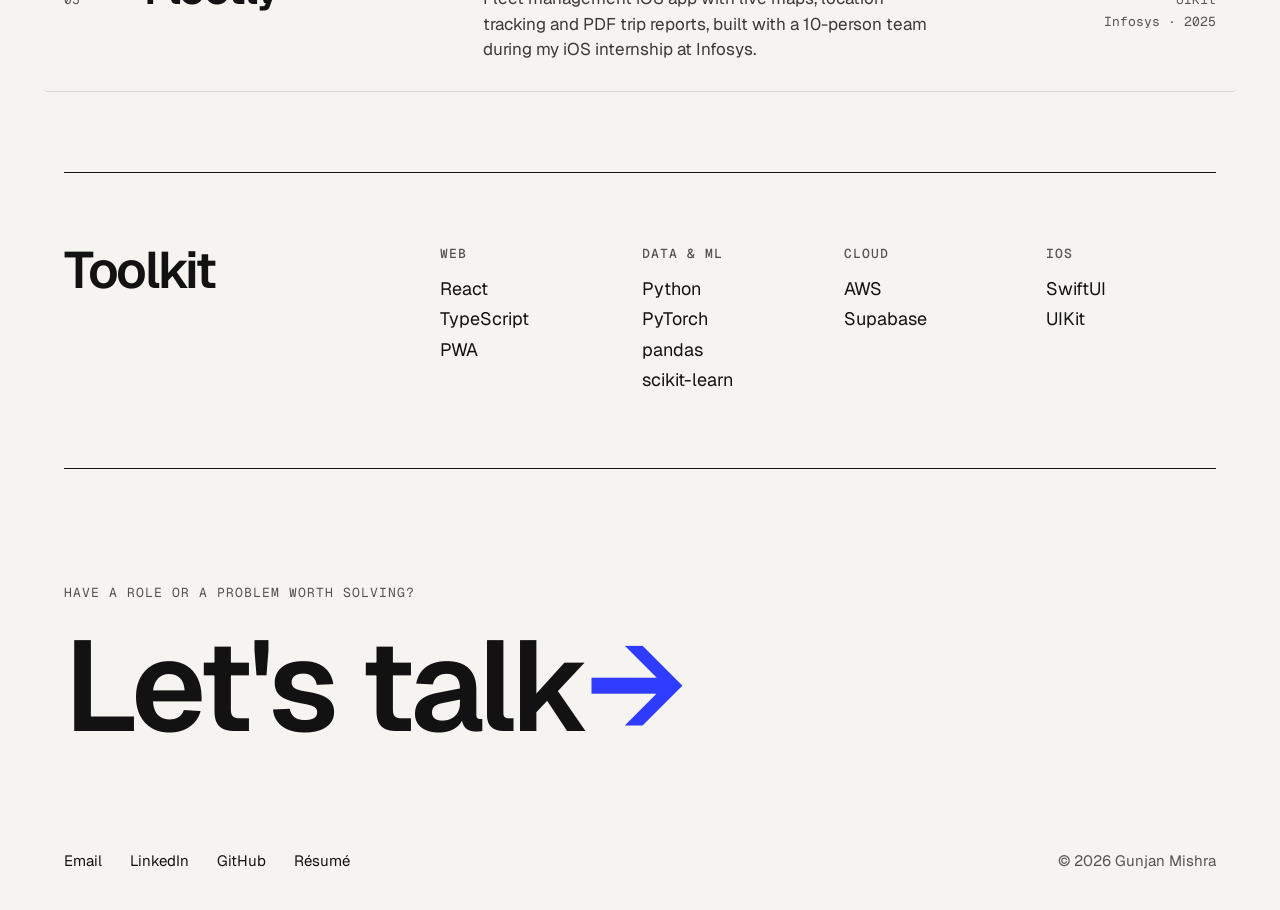
==== commit c0fad9af: "Redesign portfolio: editorial index layout Co-Authored-By: Claude Opus 5.5 <noreply@anthropic.com>" ====
--- a/index.html
+++ b/index.html
@@ -1,238 +1,97 @@
-<!DOCTYPE html>
+<!doctype html>
 <html lang="en">
 <head>
-    <meta charset="UTF-8">
-    <meta name="viewport" content="width=device-width, initial-scale=1.0">
-    <title>Document</title>
-    <link rel="stylesheet" href="style.css">
-    <link href="https://cdn.jsdelivr.net/npm/bootstrap@5.3.3/dist/css/bootstrap.min.css" rel="stylesheet" integrity="sha384-QWTKZyjpPEjISv5WaRU9OFeRpok6YctnYmDr5pNlyT2bRjXh0JMhjY6hW+ALEwIH" crossorigin="anonymous">
+<meta charset="utf-8">
+<meta name="viewport" content="width=device-width, initial-scale=1">
+<title>Gunjan Mishra — Software Engineer</title>
+<meta name="description" content="Gunjan Mishra — software engineer. I build apps that replace busywork: web, applied ML and iOS.">
+<meta property="og:title" content="Gunjan Mishra — Software Engineer">
+<meta property="og:description" content="Gunjan Mishra — software engineer. I build apps that replace busywork: web, applied ML and iOS.">
+<meta property="og:type" content="website">
+<meta name="theme-color" content="#F5F4F0">
+<link rel="icon" href="favicon.svg" type="image/svg+xml">
+<link rel="preconnect" href="https://fonts.googleapis.com">
+<link rel="preconnect" href="https://fonts.gstatic.com" crossorigin>
+<link href="https://fonts.googleapis.com/css2?family=Geist:wght@400;500;600;700&amp;family=Geist+Mono:wght@400;500&amp;display=swap" rel="stylesheet">
+<link rel="stylesheet" href="styles.css">
 </head>
 <body>
-<section id="navbar" class="gradient-background">
-<nav class="navbar navbar-expand-lg bg-body-tertiary">
-  <div class="container-fluid">
-    <a class="navbar-brand" href="#">GM</a>
-    <button class="navbar-toggler" type="button" data-bs-toggle="collapse" data-bs-target="#navbarNavAltMarkup" aria-controls="navbarNavAltMarkup" aria-expanded="false" aria-label="Toggle navigation">
-      <span class="navbar-toggler-icon"></span>
-    </button>
-    <div class="collapse navbar-collapse" id="navbarNavAltMarkup">
-      <div class="navbar-nav">
-        <a class="nav-link active" aria-current="page" href="#about">About</a>
-        <a class="nav-link" href="#skills">Skills</a>
-        <a class="nav-link" href="#projects">Projects</a>
-        <a class="nav-link disabled" aria-disabled="true"></a>
-      </div>
-    </div>
-  </div>
+<a class="skip" href="#main">Skip to content</a>
+<div class="wrap">
+<header class="site-header">
+<a class="brand" href="index.html">Gunjan Mishra</a>
+<nav class="nav" aria-label="Primary">
+<a href="#work">Work</a>
+<a href="#toolkit">Toolkit</a>
+<a href="#contact">Contact</a>
+<a class="pill" href="resume.html">Résumé</a>
 </nav>
-</section>
-<section id="about" class="gradient-background">
-    <div class="px-5 py-5 my-0 text-center">
-        
-        <h1 class="display-5 fw-bold text-body-emphasis">Hi, I'm Gunjan Mishra</h1>
-        <div class="col-lg-6 mx-auto">
-          <p class="lead mb-4">I am a B.Tech student at SRM Institute of Science and Technology (SRMIST), Chennai, specializing in Computer Science. I am proficient in programming languages like Python, and C++, and have a strong understanding of data structures and algorithms. I am also familiar with various software development methodologies and tools. I am passionate about technology and eager to learn new things. I am a team player and have excellent communication skills. I am confident that I can contribute significantly to any team or project.</p>
-          <div class="d-grid gap-2 d-sm-flex justify-content-sm-center">
-            <a href="https://www.linkedin.com/in/gunjan-mishra-9954a3242/" class="btn btn-outline-primary btn-lg px-4 gap-3" target="_blank" rel="noopener noreferrer">
-    <svg xmlns="http://www.w3.org/2000/svg" viewBox="0 0 32 32" role="img" aria-label="LinkedIn"><title>LinkedIn</title><g><path d="M34,2A2,2,0,0,0,32,0H2A2,2,0,0,0,0,2V32a2,2,0,0,0,2,2H32a2,2,0,0,0,2-2V2ZM10.11,29.48H5.2V13.11h4.91ZM7.65,11a2.84,2.84,0,1,1,2.83-2.83A2.83,2.83,0,0,1,7.65,11ZM29.48,29.48H24.56V21.39c0-1.92-.03-4.38-2.67-4.38s-3.08,2.09-3.08,4.24v8.24H14.85V13.11h4.71v2.23h.07a5.16,5.16,0,0,1,4.64-2.55c5,0,5.92,3.29,5.92,7.58Z"/></g></svg>
-    LinkedIn
-</a>
-
-              <a href="https://github.com/Gunjanmishra481" class="btn btn-outline-secondary btn-lg px-4" target="_blank" rel="noopener noreferrer">
-        <svg xmlns="http://www.w3.org/2000/svg" viewBox="0 0 24 24" fill="black" role="img" aria-label="GitHub">
-            <title>GitHub</title>
-            <path d="M12 .5a12 12 0 00-3.79 23.39c.6.11.82-.26.82-.58v-2.2c-3.34.73-4.04-1.42-4.04-1.42a3.17 3.17 0 00-1.34-1.76c-1.1-.75.09-.73.09-.73a2.5 2.5 0 011.83 1.23 2.54 2.54 0 003.47.99 2.54 2.54 0 01.76-1.6c-2.67-.3-5.47-1.33-5.47-5.93a4.63 4.63 0 011.24-3.22 4.31 4.31 0 01.12-3.17s1-.32 3.3 1.23a11.5 11.5 0 016 0c2.3-1.55 3.3-1.23 3.3-1.23a4.31 4.31 0 01.12 3.17 4.63 4.63 0 011.24 3.22c0 4.61-2.8 5.62-5.47 5.93a2.86 2.86 0 01.81 2.21v3.28c0 .32.22.7.82.58A12 12 0 0012 .5z"/>
-        </svg>
-        GitHub
-    </a>
-          </div>
-        </div>
-      </div>
-</section>
-<section id="skills" class="gradient-background">
-<div class="container px-4 py-5" id="skills">
-    <h2 class="pb-2 border-bottom">Skills</h2>
-    <div class="row g-4 py-5 row-cols-1 row-cols-md-3">
-        <div class="col">
-            <div class="skill">
-                <div class="icon">
-                    <i class="bi bi-code-slash"></i>
-                </div>
-                <h3>Languages</h3>
-                <ul>
-                    <li>C</li>
-                    <li>C++</li>
-                    <li>Python</li>
-                    <li>JavaScript</li>
-                </ul>
-            </div>
-        </div>
-        <div class="col">
-            <div class="skill">
-                <div class="icon">
-                    <i class="bi bi-laptop"></i>
-                </div>
-                <h3>Frontend</h3>
-                <ul>
-                    <li>HTML</li>
-                    <li>CSS</li>
-                    <li>Bootstrap</li>
-                </ul>
-            </div>
-        </div>
-        <div class="col">
-            <div class="skill">
-                <div class="icon">
-                    <i class="bi bi-tools"></i>
-                </div>
-                <h3>Backend</h3>
-                <ul>
-                    <li>Node.js</li>
-                    <li>Express</li>
-                </ul>
-            </div>
-        </div>
-        <div class="col">
-            <div class="skill">
-                <div class="icon">
-                    <i class="bi bi-gear"></i>
-                </div>
-                <h3>Tools & Technologies</h3>
-                <ul>
-                    <li>Git</li>
-                    <li>GitHub</li> 
-                    <li>CLI</li>
-                   
-                </ul>
-            </div>
-        </div>
-        <div class="col">
-            <div class="skill">
-                <div class="icon">
-                    <i class="bi bi-database"></i>
-                </div>
-                <h3>Database</h3>
-                <ul>
-                    <li>PostgreSQL</li> 
-                    <li>SQL</li>
-                   
-                </ul>
-            </div>
-        </div>
-    </div>
-</div>
-
-
-       
-
-
-
-</section>
-<section id="projects">
-  <div id="carouselExampleDark" class="carousel carousel-dark slide">
-  <div class="carousel-indicators">
-    <button type="button" data-bs-target="#carouselExampleDark" data-bs-slide-to="0" class="active" aria-current="true" aria-label="Slide 1"></button>
-    <button type="button" data-bs-target="#carouselExampleDark" data-bs-slide-to="1" aria-label="Slide 2"></button>
-    <button type="button" data-bs-target="#carouselExampleDark" data-bs-slide-to="2" aria-label="Slide 3"></button>
-  </div>
-  <div class="carousel-inner">
-    <div class="carousel-item active" data-bs-interval="10000">
-      <img src="dd.png" class="d-block w-100" alt="...">
-      <div class="carousel-caption d-none d-md-block">
-        <h5>digiDrum</h5>
-        <p><a href="https://digi-drum.vercel.app/">url</a></p>
-      </div>
-    </div>
-    <div class="carousel-item" data-bs-interval="2000">
-      <img src="..." class="d-block w-100" alt="...">
-      <div class="carousel-caption d-none d-md-block">
-        <h5>Second slide label</h5>
-        <p>Some representative placeholder content for the second slide.</p>
-      </div>
-    </div>
-    <div class="carousel-item">
-      <img src="..." class="d-block w-100" alt="...">
-      <div class="carousel-caption d-none d-md-block">
-        <h5>Third slide label</h5>
-        <p>Some representative placeholder content for the third slide.</p>
-      </div>
-    </div>
-  </div>
-  <button class="carousel-control-prev" type="button" data-bs-target="#carouselExampleDark" data-bs-slide="prev">
-    <span class="carousel-control-prev-icon" aria-hidden="true"></span>
-    <span class="visually-hidden">Previous</span>
-  </button>
-  <button class="carousel-control-next" type="button" data-bs-target="#carouselExampleDark" data-bs-slide="next">
-    <span class="carousel-control-next-icon" aria-hidden="true"></span>
-    <span class="visually-hidden">Next</span>
-  </button>
+</header>
+<main id="main">
+<section class="hero" aria-label="Introduction">
+<p class="mono"><span>Software Engineer</span><span>Web · Applied ML · iOS</span></p>
+<h1 class="display">Gunjan<br>Mishra<span class="accent">.</span></h1>
+<div class="hero-foot">
+<p class="lede">I build apps that <span class="accent">replace busywork.</span> Software engineer working across the web (React, TypeScript), applied ML (Python, PyTorch) and iOS (SwiftUI, UIKit).</p>
+<p class="hero-meta">B.Tech CSE (AI/ML), SRMIST<br>India</p>
 </div>
 </section>
-<section id="footer">
-<div class="container">
-  <footer class="d-flex flex-wrap justify-content-between align-items-center py-3 my-4 border-top">
-    <div class="col-md-4 d-flex align-items-center">
-      <a href="/" class="mb-3 me-2 mb-md-0 text-body-secondary text-decoration-none lh-1">
-        <svg xmlns="http://www.w3.org/2000/svg" width="30" height="24" viewBox="0 0 24 24" fill="none" stroke="currentColor" stroke-width="2" stroke-linecap="round" stroke-linejoin="round">
-          <path d="M3 12l18-9v18l-18-9z"></path>
-        </svg>
-      </a>
-      <span class="mb-3 mb-md-0 text-body-secondary">© 2024 Gunjan Mishra</span>
-    </div>
 
-    <ul class="nav col-md-4 justify-content-end list-unstyled d-flex">
-      <li class="ms-3">
-        <a class="text-body-secondary" href="https://twitter.com/">
-          <svg xmlns="http://www.w3.org/2000/svg" width="24" height="24" viewBox="0 0 24 24" fill="none" stroke="currentColor" stroke-width="2" stroke-linecap="round" stroke-linejoin="round">
-            <path d="M23 3a10.3 10.3 0 0 1-2.9.8 5.2 5.2 0 0 0 2.3-2.9 10.4 10.4 0 0 1-3.3 1.3 5.2 5.2 0 0 0-8.9 4.7A14.8 14.8 0 0 1 1.7 2.4a5.2 5.2 0 0 0 1.6 7 5.1 5.1 0 0 1-2.3-.6v.1a5.2 5.2 0 0 0 4.2 5.1 5.2 5.2 0 0 1-2.3.1 5.2 5.2 0 0 0 4.9 3.6A10.4 10.4 0 0 1 1 21.2a14.7 14.7 0 0 0 8 2.4c9.6 0 14.9-7.9 14.9-14.7v-.7a10.5 10.5 0 0 0 2.5-2.7z"></path>
-          </svg>
-        </a>
-      </li>
-      <li class="ms-3">
-        <a class="text-body-secondary" href="https://www.instagram.com/manash_15/">
-          <svg xmlns="http://www.w3.org/2000/svg" width="24" height="24" viewBox="0 0 24 24" fill="none" stroke="currentColor" stroke-width="2" stroke-linecap="round" stroke-linejoin="round">
-            <rect x="2" y="2" width="20" height="20" rx="5" ry="5"></rect>
-            <circle cx="12" cy="12" r="5"></circle>
-            <line x1="17" y1="7" x2="17.01" y2="7"></line>
-          </svg>
-        </a>
-      </li>
-      <li class="ms-3">
-        <a class="text-body-secondary" href="https://www.linkedin.com/in/gunjan-mishra-9954a3242/">
-     <svg xmlns="http://www.w3.org/2000/svg" viewBox="0 0 24 24" fill="#0077B5" width="24" height="24">
-  <path fill-rule="evenodd" d="M20.125 0H3.875C1.735 0 0 1.735 0 3.875v16.25C0 22.265 1.735 24 3.875 24h16.25C22.265 24 24 22.265 24 20.125V3.875C24 1.735 22.265 0 20.125 0zM7.938 20.125H4.969V9.562h2.969v10.563H7.938zm-1.484-12c-.82 0-1.484-.664-1.484-1.484s.664-1.484 1.484-1.484c.82 0 1.484.664 1.484 1.484s-.664 1.484-1.484 1.484zm14.031 12h-2.953v-5.813c0-1.391-.484-2.344-1.703-2.344-1.469 0-2.344 1.078-2.344 2.25v5.906H10.22V9.562h2.875v1.203c.391-.594 1.094-1.453 2.656-1.453 1.938 0 3.406 1.266 3.406 3.984v7.828z"/>
-</svg>
+<section class="work" id="work" aria-labelledby="work-h">
+<div class="sec-head"><h2 id="work-h">Selected work</h2><span class="mono">(05)</span></div>
+<ol class="index">
+<li><a href="projects/fleetledger.html">
+<span class="num">01</span>
+<span class="name">FleetLedger</span>
+<span class="desc">Trip, load and invoice management for a car-carrier logistics client. Touch-first, works on phone, tablet and desktop — replaced their monthly Excel loading sheet.</span>
+<span class="meta">Client product<br>Web app · 2026</span>
+</a></li>
+<li><a href="projects/undo.html">
+<span class="num">02</span>
+<span class="name">Undo</span>
+<span class="desc">An AI agent that helps people recover money sent to the wrong UPI ID. Plugs into Paytm and banks as a partner integration; runs as a PWA on AWS.</span>
+<span class="meta">AI agent · PWA<br>AWS · 2026</span>
+</a></li>
+<li><a href="projects/laabam.html">
+<span class="num">03</span>
+<span class="name">Laabam</span>
+<span class="desc">Shows small merchants their real profit from photos of bills and voice billing — no bookkeeping required.</span>
+<span class="meta">AI · Web app<br>2026</span>
+</a></li>
+<li><a href="projects/econavi.html">
+<span class="num">04</span>
+<span class="name">EcoNavi</span>
+<span class="desc">Navigation that shows the carbon cost of every route. Estimates a trip's emissions with DEFRA/EEA factors and ranks routes with a weighted-sum model so the greener option is one tap away.</span>
+<span class="meta">SwiftUI · Supabase<br>iOS app</span>
+</a></li>
+<li><a href="projects/fleetly.html">
+<span class="num">05</span>
+<span class="name">Fleetly</span>
+<span class="desc">Fleet management iOS app with live maps, location tracking and PDF trip reports, built with a 10-person team during my iOS internship at Infosys.</span>
+<span class="meta">UIKit<br>Infosys · 2025</span>
+</a></li>
+</ol>
+</section>
 
+<section class="split" id="toolkit" aria-labelledby="kit-h">
+<h2 id="kit-h">Toolkit</h2>
+<div class="body kit">
+<div><h3>Web</h3><p>React<br>TypeScript<br>PWA</p></div>
+<div><h3>Data &amp; ML</h3><p>Python<br>PyTorch<br>pandas<br>scikit-learn</p></div>
+<div><h3>Cloud</h3><p>AWS<br>Supabase</p></div>
+<div><h3>iOS</h3><p>SwiftUI<br>UIKit</p></div>
+</div>
+</section>
+</main>
 
-
-        </a>
-      </li>
-      <li class="ms-3">
-        <a class="text-body-secondary" href="https://github.com/Gunjanmishra481">
-          <svg xmlns="http://www.w3.org/2000/svg" width="24" height="24" viewBox="0 0 24 24" fill="none" stroke="currentColor" stroke-width="2" stroke-linecap="round" stroke-linejoin="round">
-            <path d="M12 2a10 10 0 0 0-3.16 19.62c.5.09.68-.21.68-.46v-1.64c-2.7.59-3.27-1.3-3.27-1.3-.44-1.11-1.08-1.41-1.08-1.41-.88-.6.06-.59.06-.59 1.08.08 1.65 1.11 1.65 1.11.96 1.63 2.54 1.16 3.15.89.1-.69.38-1.16.69-1.43-2.39-.27-4.89-1.19-4.89-5.3 0-1.17.42-2.13 1.1-2.88-.11-.27-.48-1.33.11-2.77 0 0 .88-.28 2.88 1.07a9.95 9.95 0 0 1 5.26 0c2-.82 2.88-1.07 2.88-1.07.59 1.44.22 2.5.11 2.77.68.75 1.1 1.71 1.1 2.88 0 4.12-2.51 5.03-4.91 5.3.39.34.74 1.03.74 2.07v3.09c0 .26.18.56.68.46A10 10 0 0 0 12 2z"></path>
-          </svg>
-        </a>
-      </li>
-      <li class="ms-3">
-        <a class="text-body-secondary" href="mailto:manashmishra438@gmail.com">
-          <svg xmlns="http://www.w3.org/2000/svg" width="24" height="24" viewBox="0 0 24 24" fill="none" stroke="currentColor" stroke-width="2" stroke-linecap="round" stroke-linejoin="round">
-            <path d="M21 3H3a1 1 0 0 0-1 1v16a1 1 0 0 0 1 1h18a1 1 0 0 0 1-1V4a1 1 0 0 0-1-1z"></path>
-            <path d="M22 4l-10 7-10-7"></path>
-          </svg>
-        </a>
-      </li>
-      <li class="ms-3">
-        <a class="text-body-secondary" href="tel:+919840004347">
-          <svg xmlns="http://www.w3.org/2000/svg" width="24" height="24" viewBox="0 0 24 24" fill="none" stroke="currentColor" stroke-width="2" stroke-linecap="round" stroke-linejoin="round">
-            <path d="M22 16.92c0 2.67-1.56 4.93-3.96 5.88-2.46 1.01-5.7.4-9.2-2.54-2.76-1.86-5.31-5.42-6.14-8.38-1.13-3.58-.52-6.57 1.43-8.04.73-.71 1.61-1.18 2.62-1.18 1.32 0 2.57.68 3.33 1.94 1.24 1.73 1.63 3.9.88 6.36-1.33 4.33-3.35 8.62-5.92 12.23-1.34 1.
-
-
-   
-
-
-
-</section>
-<script src="index.js"></script>
+<footer class="contact" id="contact">
+<p class="mono" style="margin: 0 0 24px">Have a role or a problem worth solving?</p>
+<a class="big-link" href="mailto:gunjanmishra1415@gmail.com">Let's talk<span class="accent">→</span></a>
+<div class="foot">
+<nav aria-label="Elsewhere"><a href="mailto:gunjanmishra1415@gmail.com">Email</a><a href="https://www.linkedin.com/in/gunjan-mishra-9954a3242/" rel="me noopener" target="_blank">LinkedIn</a><a href="https://github.com/Gunjanmishra481" rel="me noopener" target="_blank">GitHub</a><a href="resume.html">Résumé</a></nav>
+<span class="copy">© 2026 Gunjan Mishra</span>
+</div>
+</footer>
+</div>
 </body>
 </html>
--- a/styles.css
+++ b/styles.css
@@ -0,0 +1,137 @@
+/* Gunjan Mishra — portfolio (Index direction) */
+:root {
+  --bg: #F5F4F0;
+  --ink: #121212;
+  --ink-2: #3A3935;
+  --muted: #55534E;
+  --line: #D9D6CE;
+  --accent: #2F3BFF;
+  --wrap: 1280px;
+  --pad: clamp(20px, 5vw, 64px);
+  --mono: 'Geist Mono', ui-monospace, SFMono-Regular, Menlo, monospace;
+}
+
+*, *::before, *::after { box-sizing: border-box; }
+html { scroll-behavior: smooth; -webkit-text-size-adjust: 100%; }
+@media (prefers-reduced-motion: reduce) { html { scroll-behavior: auto; } * { transition: none !important; } }
+
+body {
+  margin: 0;
+  background: var(--bg);
+  color: var(--ink);
+  font-family: 'Geist', system-ui, -apple-system, 'Segoe UI', sans-serif;
+  -webkit-font-smoothing: antialiased;
+  text-rendering: optimizeLegibility;
+}
+
+a { color: inherit; text-decoration: none; transition: color .2s ease, background-color .2s ease, border-color .2s ease; }
+a:hover { color: var(--accent); }
+:focus-visible { outline: 2px solid var(--accent); outline-offset: 3px; border-radius: 2px; }
+::selection { background: var(--accent); color: #fff; }
+
+.skip { position: absolute; left: -9999px; top: 12px; padding: 10px 16px; background: var(--ink); color: #fff; z-index: 10; }
+.skip:focus { left: 12px; }
+
+.wrap { max-width: var(--wrap); margin: 0 auto; padding: 0 var(--pad); }
+.mono { font-family: var(--mono); font-size: 13px; text-transform: uppercase; letter-spacing: 1px; color: var(--muted); }
+.accent { color: var(--accent); }
+
+/* Header */
+.site-header { display: flex; flex-wrap: wrap; justify-content: space-between; align-items: center; gap: 16px; padding: 28px 0; }
+.brand { font-weight: 700; font-size: 18px; letter-spacing: -0.5px; }
+.nav { display: flex; flex-wrap: wrap; gap: 8px 28px; align-items: center; font-size: 15px; }
+.pill { display: inline-flex; align-items: center; min-height: 44px; padding: 0 20px; border: 1px solid var(--ink); border-radius: 999px; font-size: 15px; font-weight: 500; }
+.pill:hover { background: var(--ink); color: var(--bg); }
+.pill.solid { background: var(--accent); border-color: var(--accent); color: #fff; }
+.pill.solid:hover { background: var(--ink); border-color: var(--ink); color: #fff; }
+
+/* Hero */
+.hero { padding: clamp(48px, 9vw, 120px) 0 clamp(48px, 7vw, 96px); }
+.hero .mono { display: flex; flex-wrap: wrap; gap: 12px 32px; margin: 0 0 28px; }
+.display { margin: 0; font-size: clamp(64px, 12vw, 184px); line-height: .9; font-weight: 600; letter-spacing: -0.035em; }
+.hero-foot { display: flex; flex-wrap: wrap; gap: 32px 64px; margin-top: clamp(40px, 6vw, 72px); align-items: flex-end; }
+.lede { flex: 2 1 480px; margin: 0; max-width: 820px; font-size: clamp(22px, 2.4vw, 32px); line-height: 1.3; letter-spacing: -0.5px; }
+.hero-meta { flex: 1 1 220px; font-size: 15px; line-height: 1.6; color: var(--muted); margin: 0; }
+
+/* Section heading row */
+.sec-head { display: flex; justify-content: space-between; align-items: baseline; margin-bottom: 8px; }
+.sec-head h2 { margin: 0; font-family: var(--mono); font-size: 15px; font-weight: 500; text-transform: uppercase; letter-spacing: 1px; }
+
+/* Work index */
+.work { padding: 48px 0 80px; }
+.index { list-style: none; margin: 0; padding: 0; }
+.index li:last-child a { border-bottom: 1px solid var(--line); }
+.index a { display: flex; flex-wrap: wrap; gap: 16px 32px; align-items: baseline; padding: 28px 20px; margin: 0 -20px; border-top: 1px solid var(--line); border-radius: 4px; }
+.index li:first-child a { border-top-color: var(--line); }
+.index a:hover, .index a:focus-visible { background: var(--accent); color: #fff; border-top-color: var(--accent); }
+.index a:hover *, .index a:focus-visible * { color: #fff; }
+.index .num { flex: 0 0 48px; font-family: var(--mono); font-size: 13px; color: var(--muted); }
+.index .name { flex: 1 1 260px; font-size: clamp(32px, 3.4vw, 48px); font-weight: 600; letter-spacing: -1.5px; }
+.index .name::after { content: ' ↗'; opacity: 0; transition: opacity .2s ease; }
+.index a:hover .name::after { opacity: 1; }
+.index .desc { flex: 2 1 360px; font-size: 17px; line-height: 1.5; color: var(--ink-2); }
+.index .meta { flex: 1 1 200px; text-align: right; font-family: var(--mono); font-size: 13px; line-height: 1.7; color: var(--muted); }
+
+/* Split sections */
+.split { display: flex; flex-wrap: wrap; gap: 32px 64px; padding: 72px 0; border-top: 1px solid var(--ink); }
+.split > h2 { flex: 1 1 240px; margin: 0; font-size: clamp(32px, 4vw, 56px); font-weight: 600; letter-spacing: -2px; line-height: 1; }
+.split > .body { flex: 3 1 560px; min-width: 0; }
+
+.kit { display: grid; grid-template-columns: repeat(auto-fit, minmax(140px, 1fr)); gap: 32px; }
+.kit h3 { margin: 0 0 12px; font-family: var(--mono); font-size: 13px; font-weight: 500; text-transform: uppercase; letter-spacing: 1px; color: var(--muted); }
+.kit p { margin: 0; font-size: 18px; line-height: 1.7; }
+
+/* Footer / contact */
+.contact { padding: clamp(64px, 9vw, 120px) 0 40px; border-top: 1px solid var(--ink); }
+.big-link { display: inline-block; font-size: clamp(56px, 10vw, 152px); font-weight: 600; letter-spacing: -0.035em; line-height: .95; }
+.foot { display: flex; flex-wrap: wrap; justify-content: space-between; align-items: center; gap: 24px; padding: 40px 0; font-size: 15px; }
+.foot nav { display: flex; flex-wrap: wrap; gap: 8px 28px; }
+.foot .copy { color: var(--muted); }
+.contact .foot { margin-top: 64px; padding-bottom: 0; }
+.rule { border-top: 1px solid var(--ink); }
+
+/* Project page */
+.p-hero { padding: clamp(40px, 7vw, 96px) 0 48px; }
+.p-hero .display { font-size: clamp(56px, 10vw, 152px); }
+.p-hero .lede { margin-top: 32px; }
+.actions { display: flex; flex-wrap: wrap; gap: 12px; margin-top: 40px; }
+.facts { display: flex; flex-wrap: wrap; gap: 32px; padding: 32px 0; border-top: 1px solid var(--ink); border-bottom: 1px solid var(--line); margin: 0; }
+.facts div { flex: 1 1 200px; }
+.facts dt { margin: 0 0 8px; }
+.facts dd { margin: 0; font-size: 17px; line-height: 1.5; }
+.cover { margin: 56px 0; min-height: clamp(260px, 38vw, 560px); border-radius: 8px; padding: clamp(28px, 5vw, 64px); display: flex; flex-direction: column; justify-content: space-between; gap: 32px; overflow: hidden; }
+.cover .cover-name { font-size: clamp(48px, 10.5vw, 160px); overflow-wrap: anywhere; font-weight: 600; letter-spacing: -0.04em; line-height: .85; }
+.cover .chips { display: flex; flex-wrap: wrap; gap: 8px; }
+.cover .chips span { padding: 8px 14px; border-radius: 999px; background: rgba(255,255,255,.7); font-family: var(--mono); font-size: 12px; text-transform: uppercase; letter-spacing: 1px; }
+.prose { margin: 0; font-size: 21px; line-height: 1.6; color: var(--ink-2); }
+.steps { list-style: none; margin: 0; padding: 0; border-bottom: 1px solid var(--line); font-size: 19px; line-height: 1.55; }
+.steps li { display: flex; gap: 24px; padding: 20px 0; border-top: 1px solid var(--line); }
+.steps .mono { flex: 0 0 32px; padding-top: 4px; }
+.outcome { margin: 0; font-size: clamp(24px, 2.6vw, 34px); line-height: 1.3; letter-spacing: -0.5px; }
+.next { display: block; padding: 56px 0 72px; border-top: 1px solid var(--ink); }
+.next .mono { display: block; margin-bottom: 16px; }
+.next .next-name { display: block; font-size: clamp(48px, 8vw, 120px); font-weight: 600; letter-spacing: -0.035em; line-height: .95; }
+
+/* Résumé */
+.r-hero { padding: clamp(40px, 6vw, 80px) 0 48px; display: flex; flex-wrap: wrap; justify-content: space-between; align-items: flex-end; gap: 32px; }
+.r-hero > div:first-child { flex: 2 1 520px; }
+.r-hero h1 { margin: 20px 0 0; font-size: clamp(48px, 7vw, 96px); line-height: .95; font-weight: 600; letter-spacing: -3px; }
+.r-hero p.lede { margin-top: 24px; font-size: 22px; line-height: 1.4; }
+.r-links { flex: 1 1 220px; display: flex; flex-direction: column; gap: 10px; font-size: 16px; }
+.r-list { border-bottom: 1px solid var(--line); }
+.r-list a, .r-list .row { display: flex; flex-wrap: wrap; gap: 6px 24px; padding: 18px 0; border-top: 1px solid var(--line); }
+.r-list .k { flex: 1 1 200px; font-size: 19px; font-weight: 600; }
+.r-list .v { flex: 3 1 420px; font-size: 16px; line-height: 1.55; color: var(--ink-2); }
+.r-list .v small { color: var(--muted); font-size: 16px; }
+.r-list .mono.k { font-size: 13px; font-weight: 400; padding-top: 3px; }
+
+@media (max-width: 720px) {
+  .index .meta { text-align: left; }
+  .display { letter-spacing: -0.03em; }
+  .index a { margin: 0 -12px; padding: 24px 12px; }
+}
+
+@media print {
+  body { background: #fff; }
+  .site-header nav, .contact .big-link, .next, .actions { display: none; }
+}
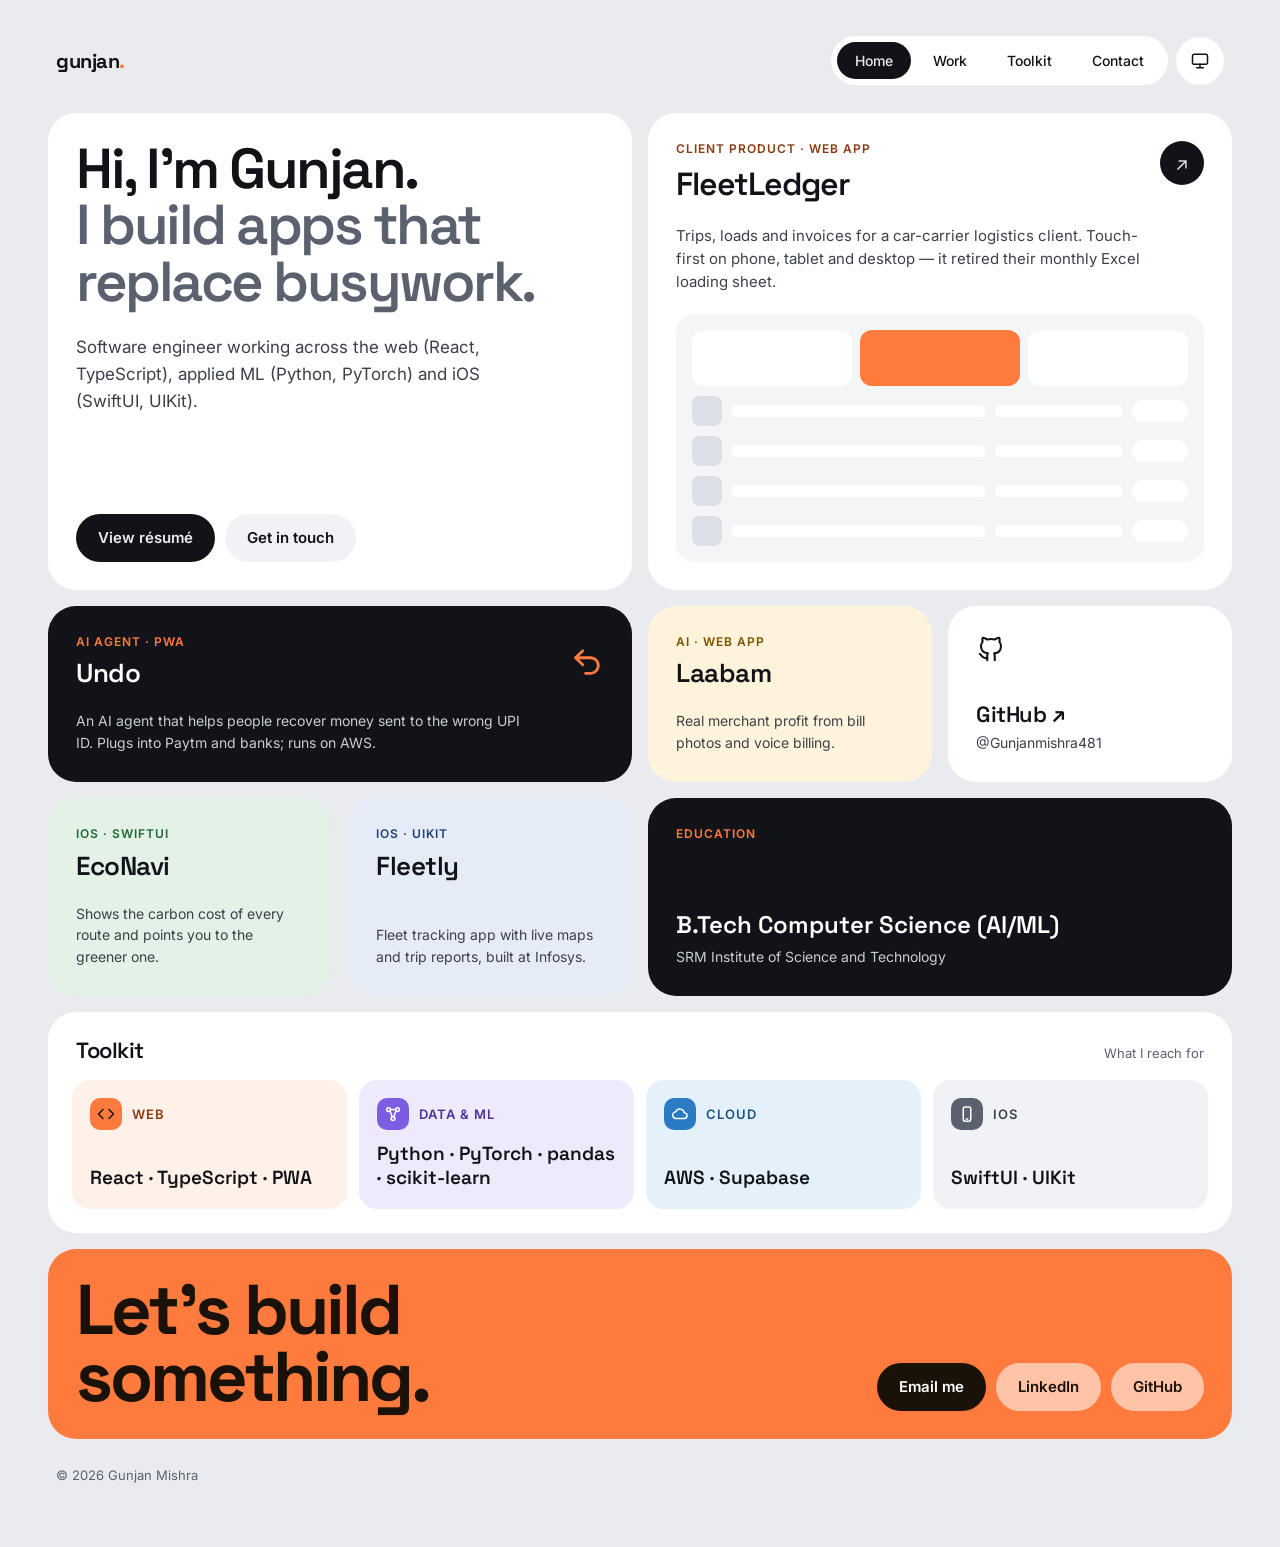
==== commit af92fa27: "Replace portfolio with Bento design + dark/system theme Co-Authored-By: Claude Opus 5.5 <noreply@ant" ====
--- a/index.html
+++ b/index.html
@@ -1,5 +1,5 @@
 <!doctype html>
-<html lang="en">
+<html lang="en" data-theme="light" data-theme-pref="system">
 <head>
 <meta charset="utf-8">
 <meta name="viewport" content="width=device-width, initial-scale=1">
@@ -8,90 +8,84 @@
 <meta property="og:title" content="Gunjan Mishra — Software Engineer">
 <meta property="og:description" content="Gunjan Mishra — software engineer. I build apps that replace busywork: web, applied ML and iOS.">
 <meta property="og:type" content="website">
-<meta name="theme-color" content="#F5F4F0">
+<meta name="theme-color" content="#E9EBEF">
 <link rel="icon" href="favicon.svg" type="image/svg+xml">
+<script src="theme.js"></script>
 <link rel="preconnect" href="https://fonts.googleapis.com">
 <link rel="preconnect" href="https://fonts.gstatic.com" crossorigin>
-<link href="https://fonts.googleapis.com/css2?family=Geist:wght@400;500;600;700&amp;family=Geist+Mono:wght@400;500&amp;display=swap" rel="stylesheet">
+<link href="https://fonts.googleapis.com/css2?family=Space+Grotesk:wght@500;600;700&amp;family=Inter:wght@400;500;600&amp;display=swap" rel="stylesheet">
 <link rel="stylesheet" href="styles.css">
 </head>
 <body>
 <a class="skip" href="#main">Skip to content</a>
 <div class="wrap">
 <header class="site-header">
-<a class="brand" href="index.html">Gunjan Mishra</a>
-<nav class="nav" aria-label="Primary">
-<a href="#work">Work</a>
-<a href="#toolkit">Toolkit</a>
-<a href="#contact">Contact</a>
-<a class="pill" href="resume.html">Résumé</a>
-</nav>
+<a class="brand" href="index.html">gunjan<span>.</span></a>
+<div class="header-right">
+<nav class="nav" aria-label="Primary"><a href="#top" aria-current="page">Home</a><a href="#work">Work</a><a href="#toolkit">Toolkit</a><a href="#contact">Contact</a></nav>
+<button class="theme-btn" type="button" aria-label="Change theme"><svg class="i-sys" aria-hidden="true" viewBox="0 0 24 24" fill="none" stroke="currentColor" stroke-width="1.8" stroke-linecap="round" stroke-linejoin="round"><rect x="3" y="4" width="18" height="12" rx="2"/><path d="M8 20h8M12 16v4"/></svg><svg class="i-sun" aria-hidden="true" viewBox="0 0 24 24" fill="none" stroke="currentColor" stroke-width="1.8" stroke-linecap="round"><circle cx="12" cy="12" r="4"/><path d="M12 2v2M12 20v2M4.9 4.9l1.4 1.4M17.7 17.7l1.4 1.4M2 12h2M20 12h2M4.9 19.1l1.4-1.4M17.7 6.3l1.4-1.4"/></svg><svg class="i-moon" aria-hidden="true" viewBox="0 0 24 24" fill="none" stroke="currentColor" stroke-width="1.8" stroke-linecap="round" stroke-linejoin="round"><path d="M20 14.5A8 8 0 1 1 9.5 4a6.5 6.5 0 0 0 10.5 10.5z"/></svg></button>
+</div>
 </header>
-<main id="main">
-<section class="hero" aria-label="Introduction">
-<p class="mono"><span>Software Engineer</span><span>Web · Applied ML · iOS</span></p>
-<h1 class="display">Gunjan<br>Mishra<span class="accent">.</span></h1>
-<div class="hero-foot">
-<p class="lede">I build apps that <span class="accent">replace busywork.</span> Software engineer working across the web (React, TypeScript), applied ML (Python, PyTorch) and iOS (SwiftUI, UIKit).</p>
-<p class="hero-meta">B.Tech CSE (AI/ML), SRMIST<br>India</p>
+<main id="main" class="bento">
+
+<section class="tile between intro c2" id="top" aria-label="Introduction">
+<div>
+<h1>Hi, I'm Gunjan.<br><span>I build apps that</span><br><span>replace busywork.</span></h1>
+<p>Software engineer working across the web (React, TypeScript), applied ML (Python, PyTorch) and iOS (SwiftUI, UIKit).</p>
 </div>
+<div class="btns"><a class="btn primary" href="resume.html">View résumé</a><a class="btn secondary" href="#contact">Get in touch</a></div>
 </section>
 
-<section class="work" id="work" aria-labelledby="work-h">
-<div class="sec-head"><h2 id="work-h">Selected work</h2><span class="mono">(05)</span></div>
-<ol class="index">
-<li><a href="projects/fleetledger.html">
-<span class="num">01</span>
-<span class="name">FleetLedger</span>
-<span class="desc">Trip, load and invoice management for a car-carrier logistics client. Touch-first, works on phone, tablet and desktop — replaced their monthly Excel loading sheet.</span>
-<span class="meta">Client product<br>Web app · 2026</span>
-</a></li>
-<li><a href="projects/undo.html">
-<span class="num">02</span>
-<span class="name">Undo</span>
-<span class="desc">An AI agent that helps people recover money sent to the wrong UPI ID. Plugs into Paytm and banks as a partner integration; runs as a PWA on AWS.</span>
-<span class="meta">AI agent · PWA<br>AWS · 2026</span>
-</a></li>
-<li><a href="projects/laabam.html">
-<span class="num">03</span>
-<span class="name">Laabam</span>
-<span class="desc">Shows small merchants their real profit from photos of bills and voice billing — no bookkeeping required.</span>
-<span class="meta">AI · Web app<br>2026</span>
-</a></li>
-<li><a href="projects/econavi.html">
-<span class="num">04</span>
-<span class="name">EcoNavi</span>
-<span class="desc">Navigation that shows the carbon cost of every route. Estimates a trip's emissions with DEFRA/EEA factors and ranks routes with a weighted-sum model so the greener option is one tap away.</span>
-<span class="meta">SwiftUI · Supabase<br>iOS app</span>
-</a></li>
-<li><a href="projects/fleetly.html">
-<span class="num">05</span>
-<span class="name">Fleetly</span>
-<span class="desc">Fleet management iOS app with live maps, location tracking and PDF trip reports, built with a 10-person team during my iOS internship at Infosys.</span>
-<span class="meta">UIKit<br>Infosys · 2025</span>
-</a></li>
-</ol>
+<a class="tile feature c2 t-fleetledger" id="work" href="projects/fleetledger.html">
+<div class="feature-top"><div><p class="label tinted-ink">Client product · Web app</p><h2>FleetLedger</h2></div><span class="round" aria-hidden="true">↗</span></div>
+<p>Trips, loads and invoices for a car-carrier logistics client. Touch-first on phone, tablet and desktop — it retired their monthly Excel loading sheet.</p>
+<div class="mock" aria-hidden="true"><div class="stats"><i></i><i></i><i></i></div><div class="row"><i></i><i></i><i></i><i></i></div><div class="row"><i></i><i></i><i></i><i></i></div><div class="row"><i></i><i></i><i></i><i></i></div><div class="row"><i></i><i></i><i></i><i></i></div></div>
+</a>
+
+<a class="tile inv between c2" href="projects/undo.html">
+<div class="title-row"><div><p class="label">AI agent · PWA</p><h2 class="h-tile">Undo</h2></div><svg class="undo-icon" aria-hidden="true" viewBox="0 0 24 24" fill="none" stroke="currentColor" stroke-width="2" stroke-linecap="round" stroke-linejoin="round"><path d="M9 14 4 9l5-5"/><path d="M4 9h10.5a5.5 5.5 0 0 1 0 11H11"/></svg></div>
+<p class="body-sm" style="max-width: 460px">An AI agent that helps people recover money sent to the wrong UPI ID. Plugs into Paytm and banks; runs on AWS.</p>
+</a>
+
+<a class="tile tinted between t-laabam" href="projects/laabam.html">
+<div><p class="label">AI · Web app</p><h2 class="h-tile">Laabam</h2></div>
+<p class="body-sm">Real merchant profit from bill photos and voice billing.</p>
+</a>
+
+<a class="tile between" href="https://github.com/Gunjanmishra481" target="_blank" rel="noopener">
+<svg class="gh-icon" aria-hidden="true" viewBox="0 0 24 24" fill="none" stroke="currentColor" stroke-width="1.7" stroke-linecap="round" stroke-linejoin="round"><path d="M9 19c-4.3 1.4-4.3-2.5-6-3m12 5v-3.5c0-1 .1-1.4-.5-2 2.8-.3 5.5-1.4 5.5-6a4.6 4.6 0 0 0-1.3-3.2 4.2 4.2 0 0 0-.1-3.2s-1.1-.3-3.5 1.3a12.3 12.3 0 0 0-6.2 0C6.5 2.8 5.4 3.1 5.4 3.1a4.2 4.2 0 0 0-.1 3.2A4.6 4.6 0 0 0 4 9.5c0 4.6 2.7 5.7 5.5 6-.6.6-.6 1.2-.5 2V21"/></svg>
+<div><h2 class="h-tile" style="font-size: 22px">GitHub ↗</h2><p class="body-sm" style="margin-top: 4px">@Gunjanmishra481</p></div>
+</a>
+
+<a class="tile tinted between t-econavi" href="projects/econavi.html">
+<div><p class="label">iOS · SwiftUI</p><h2 class="h-tile">EcoNavi</h2></div>
+<p class="body-sm">Shows the carbon cost of every route and points you to the greener one.</p>
+</a>
+<a class="tile tinted between t-fleetly" href="projects/fleetly.html">
+<div><p class="label">iOS · UIKit</p><h2 class="h-tile">Fleetly</h2></div>
+<p class="body-sm">Fleet tracking app with live maps and trip reports, built at Infosys.</p>
+</a>
+
+<div class="tile inv between c2">
+<p class="label">Education</p>
+<div><p class="edu-title">B.Tech Computer Science (AI/ML)</p><p class="body-sm" style="margin-top: 6px">SRM Institute of Science and Technology</p></div>
+</div>
+
+<section class="tile c4" id="toolkit" aria-labelledby="kit-h" style="padding: 24px; gap: 16px">
+<div class="kit-head"><h2 id="kit-h">Toolkit</h2><span>What I reach for</span></div>
+<div class="kit"><div class="t-web"><div class="k-head"><span class="k-icon" aria-hidden="true"><svg viewBox="0 0 24 24" fill="none" stroke="currentColor" stroke-width="2" stroke-linecap="round" stroke-linejoin="round"><path d="m8 6-6 6 6 6"/><path d="m16 6 6 6-6 6"/></svg></span><h3>Web</h3></div><p>React · TypeScript · PWA</p></div><div class="t-ml"><div class="k-head"><span class="k-icon" aria-hidden="true"><svg viewBox="0 0 24 24" fill="none" stroke="currentColor" stroke-width="2" stroke-linecap="round" stroke-linejoin="round"><circle cx="6" cy="6" r="2.5"/><circle cx="18" cy="6" r="2.5"/><circle cx="12" cy="18" r="2.5"/><path d="M8 7.5 11 16M16 7.5 13 16M8.5 6h7"/></svg></span><h3>Data &amp; ML</h3></div><p>Python · PyTorch · pandas · scikit-learn</p></div><div class="t-cloud"><div class="k-head"><span class="k-icon" aria-hidden="true"><svg viewBox="0 0 24 24" fill="none" stroke="currentColor" stroke-width="2" stroke-linecap="round" stroke-linejoin="round"><path d="M7 18a4.5 4.5 0 0 1-.6-9 6 6 0 0 1 11.4 1.5A3.75 3.75 0 0 1 17.5 18z"/></svg></span><h3>Cloud</h3></div><p>AWS · Supabase</p></div><div class="t-ios"><div class="k-head"><span class="k-icon" aria-hidden="true"><svg viewBox="0 0 24 24" fill="none" stroke="currentColor" stroke-width="2" stroke-linecap="round" stroke-linejoin="round"><rect x="7" y="2.5" width="10" height="19" rx="2.5"/><path d="M11 18.5h2"/></svg></span><h3>iOS</h3></div><p>SwiftUI · UIKit</p></div></div>
 </section>
 
-<section class="split" id="toolkit" aria-labelledby="kit-h">
-<h2 id="kit-h">Toolkit</h2>
-<div class="body kit">
-<div><h3>Web</h3><p>React<br>TypeScript<br>PWA</p></div>
-<div><h3>Data &amp; ML</h3><p>Python<br>PyTorch<br>pandas<br>scikit-learn</p></div>
-<div><h3>Cloud</h3><p>AWS<br>Supabase</p></div>
-<div><h3>iOS</h3><p>SwiftUI<br>UIKit</p></div>
+<section class="tile accent contact c4" id="contact" aria-label="Contact">
+<h2>Let's build<br>something.</h2>
+<div class="btns">
+<a class="btn primary" href="mailto:gunjanmishra1415@gmail.com">Email me</a>
+<a class="btn ghost" href="https://www.linkedin.com/in/gunjan-mishra-9954a3242/" target="_blank" rel="noopener">LinkedIn</a>
+<a class="btn ghost" href="https://github.com/Gunjanmishra481" target="_blank" rel="noopener">GitHub</a>
 </div>
 </section>
 </main>
-
-<footer class="contact" id="contact">
-<p class="mono" style="margin: 0 0 24px">Have a role or a problem worth solving?</p>
-<a class="big-link" href="mailto:gunjanmishra1415@gmail.com">Let's talk<span class="accent">→</span></a>
-<div class="foot">
-<nav aria-label="Elsewhere"><a href="mailto:gunjanmishra1415@gmail.com">Email</a><a href="https://www.linkedin.com/in/gunjan-mishra-9954a3242/" rel="me noopener" target="_blank">LinkedIn</a><a href="https://github.com/Gunjanmishra481" rel="me noopener" target="_blank">GitHub</a><a href="resume.html">Résumé</a></nav>
-<span class="copy">© 2026 Gunjan Mishra</span>
-</div>
-</footer>
+<p class="copy">© 2026 Gunjan Mishra</p>
 </div>
 </body>
 </html>
--- a/styles.css
+++ b/styles.css
@@ -1,137 +1,235 @@
-/* Gunjan Mishra — portfolio (Index direction) */
+/* Gunjan Mishra — portfolio (Bento) */
 :root {
-  --bg: #F5F4F0;
-  --ink: #121212;
-  --ink-2: #3A3935;
-  --muted: #55534E;
-  --line: #D9D6CE;
-  --accent: #2F3BFF;
+  color-scheme: light;
+  --bg: #E9EBEF;
+  --tile: #FFFFFF;
+  --ink: #111318;
+  --ink-2: #3B404A;
+  --muted: #5B616E;
+  --soft: #F1F2F5;
+  --line: #E4E6EA;
+  --inv: #111318;
+  --inv-ink: #FFFFFF;
+  --inv-2: #C9CDD5;
+  --accent: #FF7A3D;
+  --on-accent: #1A1208;
+  --hover: #B93A0B;
+  --mock: #F4F5F7;
+  --mock-bar: #FFFFFF;
+  --mock-sq: #DDE0E6;
+  --chip: rgba(255,255,255,.75);
+  --ghost: rgba(255,255,255,.55);
   --wrap: 1280px;
-  --pad: clamp(20px, 5vw, 64px);
-  --mono: 'Geist Mono', ui-monospace, SFMono-Regular, Menlo, monospace;
-}
+  --sg: 'Space Grotesk', system-ui, sans-serif;
+}
+:root[data-theme="dark"] {
+  color-scheme: dark;
+  --bg: #0B0D10;
+  --tile: #16191E;
+  --ink: #F2F4F7;
+  --ink-2: #C3C8D0;
+  --muted: #959CA8;
+  --soft: #22262D;
+  --line: #262A31;
+  --inv: #262B33;
+  --inv-ink: #FFFFFF;
+  --inv-2: #C3C8D0;
+  --hover: #FF9A66;
+  --mock: #1E2228;
+  --mock-bar: #2A2F37;
+  --mock-sq: #343A44;
+  --chip: rgba(255,255,255,.08);
+  --ghost: rgba(26,18,8,.12);
+}
+
+/* Project / toolkit tints */
+.t-fleetledger { --tint: #FFF1E8; --tink: #8A3A12; }
+.t-undo        { --tint: #E9E9EC; --tink: #2B2D33; }
+.t-laabam      { --tint: #FFF4DB; --tink: #7A5200; }
+.t-econavi     { --tint: #E3F1E6; --tink: #1D6B36; }
+.t-fleetly     { --tint: #E6ECF7; --tink: #22427A; }
+.t-ml          { --tint: #EEEAFB; --tink: #4B3399; --icon: #7C5CE0; }
+.t-cloud       { --tint: #E4F1FB; --tink: #1C5487; --icon: #2B7BC4; }
+.t-ios         { --tint: #F1F2F5; --tink: #3B404A; --icon: #5B616E; }
+.t-web         { --tint: #FFF1E8; --tink: #8A3A12; --icon: var(--accent); }
+:root[data-theme="dark"] .t-fleetledger { --tint: #2A1C14; --tink: #FFB48A; }
+:root[data-theme="dark"] .t-undo        { --tint: #22252B; --tink: #D5D8DE; }
+:root[data-theme="dark"] .t-laabam      { --tint: #2A2412; --tink: #F5CD6E; }
+:root[data-theme="dark"] .t-econavi     { --tint: #14261A; --tink: #86D49C; }
+:root[data-theme="dark"] .t-fleetly     { --tint: #172033; --tink: #9DB8F0; }
+:root[data-theme="dark"] .t-ml          { --tint: #211C33; --tink: #BFAEF5; }
+:root[data-theme="dark"] .t-cloud       { --tint: #132433; --tink: #8CC4F0; }
+:root[data-theme="dark"] .t-ios         { --tint: #22262D; --tink: #C3C8D0; }
+:root[data-theme="dark"] .t-web         { --tint: #2A1C14; --tink: #FFB48A; }
 
 *, *::before, *::after { box-sizing: border-box; }
-html { scroll-behavior: smooth; -webkit-text-size-adjust: 100%; }
-@media (prefers-reduced-motion: reduce) { html { scroll-behavior: auto; } * { transition: none !important; } }
-
+html { -webkit-text-size-adjust: 100%; }
 body {
   margin: 0;
   background: var(--bg);
   color: var(--ink);
-  font-family: 'Geist', system-ui, -apple-system, 'Segoe UI', sans-serif;
+  font-family: 'Inter', system-ui, -apple-system, 'Segoe UI', sans-serif;
   -webkit-font-smoothing: antialiased;
-  text-rendering: optimizeLegibility;
-}
-
-a { color: inherit; text-decoration: none; transition: color .2s ease, background-color .2s ease, border-color .2s ease; }
-a:hover { color: var(--accent); }
-:focus-visible { outline: 2px solid var(--accent); outline-offset: 3px; border-radius: 2px; }
-::selection { background: var(--accent); color: #fff; }
-
-.skip { position: absolute; left: -9999px; top: 12px; padding: 10px 16px; background: var(--ink); color: #fff; z-index: 10; }
+  transition: background-color .25s ease, color .25s ease;
+}
+@media (prefers-reduced-motion: reduce) { * { transition: none !important; } }
+a { color: inherit; text-decoration: none; }
+:focus-visible { outline: 2px solid var(--accent); outline-offset: 3px; border-radius: 8px; }
+::selection { background: var(--accent); color: var(--on-accent); }
+.skip { position: absolute; left: -9999px; top: 12px; padding: 10px 16px; background: var(--inv); color: var(--inv-ink); border-radius: 999px; z-index: 10; }
 .skip:focus { left: 12px; }
 
-.wrap { max-width: var(--wrap); margin: 0 auto; padding: 0 var(--pad); }
-.mono { font-family: var(--mono); font-size: 13px; text-transform: uppercase; letter-spacing: 1px; color: var(--muted); }
-.accent { color: var(--accent); }
+.wrap { max-width: var(--wrap); margin: 0 auto; padding: 24px clamp(16px, 4vw, 48px) 64px; }
 
 /* Header */
-.site-header { display: flex; flex-wrap: wrap; justify-content: space-between; align-items: center; gap: 16px; padding: 28px 0; }
-.brand { font-weight: 700; font-size: 18px; letter-spacing: -0.5px; }
-.nav { display: flex; flex-wrap: wrap; gap: 8px 28px; align-items: center; font-size: 15px; }
-.pill { display: inline-flex; align-items: center; min-height: 44px; padding: 0 20px; border: 1px solid var(--ink); border-radius: 999px; font-size: 15px; font-weight: 500; }
-.pill:hover { background: var(--ink); color: var(--bg); }
-.pill.solid { background: var(--accent); border-color: var(--accent); color: #fff; }
-.pill.solid:hover { background: var(--ink); border-color: var(--ink); color: #fff; }
-
-/* Hero */
-.hero { padding: clamp(48px, 9vw, 120px) 0 clamp(48px, 7vw, 96px); }
-.hero .mono { display: flex; flex-wrap: wrap; gap: 12px 32px; margin: 0 0 28px; }
-.display { margin: 0; font-size: clamp(64px, 12vw, 184px); line-height: .9; font-weight: 600; letter-spacing: -0.035em; }
-.hero-foot { display: flex; flex-wrap: wrap; gap: 32px 64px; margin-top: clamp(40px, 6vw, 72px); align-items: flex-end; }
-.lede { flex: 2 1 480px; margin: 0; max-width: 820px; font-size: clamp(22px, 2.4vw, 32px); line-height: 1.3; letter-spacing: -0.5px; }
-.hero-meta { flex: 1 1 220px; font-size: 15px; line-height: 1.6; color: var(--muted); margin: 0; }
-
-/* Section heading row */
-.sec-head { display: flex; justify-content: space-between; align-items: baseline; margin-bottom: 8px; }
-.sec-head h2 { margin: 0; font-family: var(--mono); font-size: 15px; font-weight: 500; text-transform: uppercase; letter-spacing: 1px; }
-
-/* Work index */
-.work { padding: 48px 0 80px; }
-.index { list-style: none; margin: 0; padding: 0; }
-.index li:last-child a { border-bottom: 1px solid var(--line); }
-.index a { display: flex; flex-wrap: wrap; gap: 16px 32px; align-items: baseline; padding: 28px 20px; margin: 0 -20px; border-top: 1px solid var(--line); border-radius: 4px; }
-.index li:first-child a { border-top-color: var(--line); }
-.index a:hover, .index a:focus-visible { background: var(--accent); color: #fff; border-top-color: var(--accent); }
-.index a:hover *, .index a:focus-visible * { color: #fff; }
-.index .num { flex: 0 0 48px; font-family: var(--mono); font-size: 13px; color: var(--muted); }
-.index .name { flex: 1 1 260px; font-size: clamp(32px, 3.4vw, 48px); font-weight: 600; letter-spacing: -1.5px; }
-.index .name::after { content: ' ↗'; opacity: 0; transition: opacity .2s ease; }
-.index a:hover .name::after { opacity: 1; }
-.index .desc { flex: 2 1 360px; font-size: 17px; line-height: 1.5; color: var(--ink-2); }
-.index .meta { flex: 1 1 200px; text-align: right; font-family: var(--mono); font-size: 13px; line-height: 1.7; color: var(--muted); }
-
-/* Split sections */
-.split { display: flex; flex-wrap: wrap; gap: 32px 64px; padding: 72px 0; border-top: 1px solid var(--ink); }
-.split > h2 { flex: 1 1 240px; margin: 0; font-size: clamp(32px, 4vw, 56px); font-weight: 600; letter-spacing: -2px; line-height: 1; }
-.split > .body { flex: 3 1 560px; min-width: 0; }
-
-.kit { display: grid; grid-template-columns: repeat(auto-fit, minmax(140px, 1fr)); gap: 32px; }
-.kit h3 { margin: 0 0 12px; font-family: var(--mono); font-size: 13px; font-weight: 500; text-transform: uppercase; letter-spacing: 1px; color: var(--muted); }
-.kit p { margin: 0; font-size: 18px; line-height: 1.7; }
-
-/* Footer / contact */
-.contact { padding: clamp(64px, 9vw, 120px) 0 40px; border-top: 1px solid var(--ink); }
-.big-link { display: inline-block; font-size: clamp(56px, 10vw, 152px); font-weight: 600; letter-spacing: -0.035em; line-height: .95; }
-.foot { display: flex; flex-wrap: wrap; justify-content: space-between; align-items: center; gap: 24px; padding: 40px 0; font-size: 15px; }
-.foot nav { display: flex; flex-wrap: wrap; gap: 8px 28px; }
-.foot .copy { color: var(--muted); }
-.contact .foot { margin-top: 64px; padding-bottom: 0; }
-.rule { border-top: 1px solid var(--ink); }
+.site-header { display: flex; flex-wrap: wrap; justify-content: space-between; align-items: center; gap: 12px; padding: 12px 8px 28px; }
+.brand { font-family: var(--sg); font-weight: 700; font-size: 20px; letter-spacing: -0.5px; }
+.brand span { color: var(--accent); }
+.header-right { display: flex; align-items: center; gap: 8px; }
+.nav { display: flex; gap: 4px; padding: 6px; background: var(--tile); border-radius: 999px; font-size: 14px; font-weight: 500; }
+.nav a { padding: 10px 18px; border-radius: 999px; transition: background-color .2s ease; }
+.nav a:hover { background: var(--soft); }
+.nav a[aria-current="page"] { background: var(--ink); color: var(--bg); }
+.theme-btn { width: 48px; height: 48px; border: 0; border-radius: 50%; background: var(--tile); color: var(--ink); display: inline-flex; align-items: center; justify-content: center; cursor: pointer; transition: background-color .2s ease; }
+.theme-btn:hover { background: var(--soft); }
+.theme-btn svg { width: 20px; height: 20px; }
+.theme-btn .i-sun, .theme-btn .i-moon, .theme-btn .i-sys { display: none; }
+:root[data-theme-pref="light"] .theme-btn .i-sun,
+:root[data-theme-pref="dark"] .theme-btn .i-moon,
+:root[data-theme-pref="system"] .theme-btn .i-sys { display: block; }
+
+/* Grid */
+.bento { display: grid; grid-template-columns: repeat(4, minmax(0, 1fr)); grid-auto-flow: dense; gap: 16px; }
+.c2 { grid-column: span 2; } .c3 { grid-column: span 3; } .c4 { grid-column: span 4; }
+.tile { border-radius: 28px; padding: 28px; background: var(--tile); overflow: hidden; display: flex; flex-direction: column; gap: 20px; transition: background-color .25s ease, transform .2s ease; }
+a.tile:hover { transform: translateY(-2px); }
+.tile.between { justify-content: space-between; }
+.tile.inv { background: var(--inv); color: var(--inv-ink); }
+.tile.tinted { background: var(--tint); }
+.tile.accent { background: var(--accent); color: var(--on-accent); }
+
+.label { font-size: 12px; font-weight: 600; text-transform: uppercase; letter-spacing: 1px; color: var(--muted); margin: 0; }
+.tinted .label, .label.tinted-ink { color: var(--tink); }
+.inv .label, .label.accent-ink { color: var(--accent); }
+.h-tile { margin: 6px 0 0; font-family: var(--sg); font-size: 26px; font-weight: 600; letter-spacing: -0.5px; }
+.inv .h-tile { color: var(--inv-ink); }
+.body-sm { margin: 0; font-size: 14px; line-height: 1.55; color: var(--ink-2); }
+.tinted .body-sm { color: var(--ink-2); }
+.inv .body-sm { color: var(--inv-2); }
+
+.btns { display: flex; flex-wrap: wrap; gap: 10px; }
+.btn { display: inline-flex; align-items: center; min-height: 48px; padding: 0 22px; border-radius: 999px; font-weight: 600; font-size: 15px; transition: background-color .2s ease, color .2s ease; }
+.btn.primary { background: var(--ink); color: var(--bg); }
+.btn.primary:hover { background: var(--accent); color: var(--on-accent); }
+.btn.secondary { background: var(--soft); }
+.btn.secondary:hover { background: var(--accent); color: var(--on-accent); }
+.accent .btn.primary { background: var(--on-accent); color: #FFFFFF; }
+.accent .btn.ghost { background: rgba(255,255,255,.55); color: var(--on-accent); }
+.accent .btn.ghost:hover, .accent .btn.primary:hover { background: #FFFFFF; color: var(--on-accent); }
+
+/* Home: intro */
+.intro h1 { margin: 0; font-family: var(--sg); font-size: clamp(40px, 4.4vw, 62px); line-height: 1; letter-spacing: -2.5px; font-weight: 600; }
+.intro h1 span { color: var(--muted); }
+.intro p { margin: 24px 0 0; font-size: 17px; line-height: 1.6; color: var(--ink-2); max-width: 460px; }
+
+/* Home: FleetLedger feature */
+.feature-top { display: flex; justify-content: space-between; align-items: flex-start; gap: 16px; }
+.feature h2 { margin: 6px 0 0; font-family: var(--sg); font-size: 32px; font-weight: 600; letter-spacing: -1px; }
+.round { width: 44px; height: 44px; border-radius: 50%; background: var(--ink); color: var(--bg); display: inline-flex; align-items: center; justify-content: center; font-size: 18px; flex: 0 0 auto; transition: background-color .2s ease; }
+a:hover .round { background: var(--accent); color: var(--on-accent); }
+.feature p { margin: 0; font-size: 15px; line-height: 1.55; color: var(--ink-2); max-width: 480px; }
+.mock { flex: 1 1 auto; min-height: 150px; border-radius: 18px; background: var(--mock); padding: 16px; display: flex; flex-direction: column; justify-content: space-between; gap: 10px; }
+.mock .stats { display: flex; gap: 8px; }
+.mock .stats i { flex: 1; height: 56px; border-radius: 12px; background: var(--mock-bar); }
+.mock .stats i:nth-child(2) { background: var(--accent); }
+.mock .row { display: flex; gap: 10px; align-items: center; }
+.mock .row i { height: 12px; border-radius: 4px; background: var(--mock-bar); }
+.mock .row i:nth-child(1) { flex: 0 0 30px; height: 30px; border-radius: 8px; background: var(--mock-sq); }
+.mock .row i:nth-child(2) { flex: 2; }
+.mock .row i:nth-child(3) { flex: 1; }
+.mock .row i:nth-child(4) { flex: 0 0 56px; height: 22px; border-radius: 999px; }
+
+.title-row { display: flex; justify-content: space-between; align-items: center; gap: 16px; }
+.undo-icon { width: 34px; height: 34px; color: var(--accent); flex: 0 0 auto; }
+.gh-icon { width: 30px; height: 30px; }
+.edu-title { margin: 0; font-family: var(--sg); font-size: 24px; font-weight: 600; line-height: 1.3; color: var(--inv-ink); }
+
+/* Toolkit */
+.kit-head { display: flex; justify-content: space-between; align-items: baseline; padding: 0 4px; }
+.kit-head h2 { margin: 0; font-family: var(--sg); font-size: 22px; font-weight: 600; letter-spacing: -0.5px; }
+.kit-head span { font-size: 13px; color: var(--muted); }
+.kit { display: grid; grid-template-columns: repeat(4, minmax(0, 1fr)); gap: 12px; }
+.kit > div { border-radius: 18px; background: var(--tint); padding: 18px; display: flex; flex-direction: column; justify-content: space-between; gap: 12px; }
+.kit .k-head { display: flex; align-items: center; gap: 10px; }
+.kit .k-icon { width: 32px; height: 32px; border-radius: 10px; background: var(--icon); display: inline-flex; align-items: center; justify-content: center; color: #FFFFFF; }
+.t-web .k-icon { color: var(--on-accent); }
+.kit .k-icon svg { width: 18px; height: 18px; }
+.kit h3 { margin: 0; font-size: 13px; font-weight: 600; text-transform: uppercase; letter-spacing: 1px; color: var(--tink); }
+.kit p { margin: 0; font-family: var(--sg); font-size: 19px; font-weight: 600; line-height: 1.3; }
+
+/* Contact band */
+.contact { flex-direction: row; flex-wrap: wrap; justify-content: space-between; align-items: flex-end; gap: 24px; }
+.contact h2 { margin: 0; font-family: var(--sg); font-size: clamp(40px, 5.5vw, 76px); line-height: .95; letter-spacing: -3px; font-weight: 700; }
+.copy { margin: 28px 8px 0; font-size: 13px; color: var(--muted); }
 
 /* Project page */
-.p-hero { padding: clamp(40px, 7vw, 96px) 0 48px; }
-.p-hero .display { font-size: clamp(56px, 10vw, 152px); }
-.p-hero .lede { margin-top: 32px; }
-.actions { display: flex; flex-wrap: wrap; gap: 12px; margin-top: 40px; }
-.facts { display: flex; flex-wrap: wrap; gap: 32px; padding: 32px 0; border-top: 1px solid var(--ink); border-bottom: 1px solid var(--line); margin: 0; }
-.facts div { flex: 1 1 200px; }
-.facts dt { margin: 0 0 8px; }
-.facts dd { margin: 0; font-size: 17px; line-height: 1.5; }
-.cover { margin: 56px 0; min-height: clamp(260px, 38vw, 560px); border-radius: 8px; padding: clamp(28px, 5vw, 64px); display: flex; flex-direction: column; justify-content: space-between; gap: 32px; overflow: hidden; }
-.cover .cover-name { font-size: clamp(48px, 10.5vw, 160px); overflow-wrap: anywhere; font-weight: 600; letter-spacing: -0.04em; line-height: .85; }
-.cover .chips { display: flex; flex-wrap: wrap; gap: 8px; }
-.cover .chips span { padding: 8px 14px; border-radius: 999px; background: rgba(255,255,255,.7); font-family: var(--mono); font-size: 12px; text-transform: uppercase; letter-spacing: 1px; }
-.prose { margin: 0; font-size: 21px; line-height: 1.6; color: var(--ink-2); }
-.steps { list-style: none; margin: 0; padding: 0; border-bottom: 1px solid var(--line); font-size: 19px; line-height: 1.55; }
-.steps li { display: flex; gap: 24px; padding: 20px 0; border-top: 1px solid var(--line); }
-.steps .mono { flex: 0 0 32px; padding-top: 4px; }
-.outcome { margin: 0; font-size: clamp(24px, 2.6vw, 34px); line-height: 1.3; letter-spacing: -0.5px; }
-.next { display: block; padding: 56px 0 72px; border-top: 1px solid var(--ink); }
-.next .mono { display: block; margin-bottom: 16px; }
-.next .next-name { display: block; font-size: clamp(48px, 8vw, 120px); font-weight: 600; letter-spacing: -0.035em; line-height: .95; }
+.p-hero h1 { margin: 10px 0 0; font-family: var(--sg); font-size: clamp(48px, 6vw, 88px); line-height: .95; letter-spacing: -3px; font-weight: 600; }
+.p-hero p { margin: 20px 0 0; font-size: 20px; line-height: 1.45; color: var(--ink-2); max-width: 620px; }
+.p-hero .label { color: var(--tink); }
+.facts { margin: 0; }
+.facts dt { font-size: 12px; font-weight: 600; text-transform: uppercase; letter-spacing: 1px; color: var(--tink); }
+.facts dd { margin: 6px 0 0; font-family: var(--sg); font-size: 20px; font-weight: 600; line-height: 1.25; }
+.chips { display: flex; flex-wrap: wrap; gap: 6px; }
+.chips span { padding: 7px 12px; border-radius: 999px; background: var(--tile); font-family: 'Inter', sans-serif; font-size: 13px; font-weight: 600; }
+.facts dd.chips { margin-top: 10px; }
+.problem { flex-direction: row; flex-wrap: wrap; gap: 24px 64px; padding: clamp(28px, 4vw, 56px); }
+.problem h2 { flex: 1 1 220px; margin: 0; font-family: var(--sg); font-size: clamp(48px, 5.5vw, 80px); font-weight: 700; letter-spacing: -2.5px; line-height: .92; color: var(--tink); }
+.problem p { flex: 2 1 420px; margin: 0; align-self: flex-end; font-family: var(--sg); font-size: clamp(22px, 2.3vw, 30px); font-weight: 500; line-height: 1.35; letter-spacing: -0.5px; }
+.sec-title { margin: 16px 8px 0; font-family: var(--sg); font-size: 22px; font-weight: 600; }
+.step-num { width: 40px; height: 40px; border-radius: 12px; background: var(--tint); color: var(--tink); display: inline-flex; align-items: center; justify-content: center; font-family: var(--sg); font-size: 18px; font-weight: 700; }
+.step p { margin: 0; font-size: 17px; line-height: 1.5; color: var(--ink-2); }
+.stack-big { margin: 0; font-family: var(--sg); font-size: 22px; font-weight: 600; line-height: 1.3; }
+.outcome p { margin: 0; font-family: var(--sg); font-size: 26px; font-weight: 600; line-height: 1.25; color: var(--inv-ink); }
+.next-row { display: flex; justify-content: space-between; align-items: flex-end; gap: 16px; }
+.next-name { font-family: var(--sg); font-size: clamp(36px, 4vw, 56px); font-weight: 600; letter-spacing: -2px; line-height: 1; }
+.round.lg { width: 52px; height: 52px; font-size: 22px; }
 
 /* Résumé */
-.r-hero { padding: clamp(40px, 6vw, 80px) 0 48px; display: flex; flex-wrap: wrap; justify-content: space-between; align-items: flex-end; gap: 32px; }
-.r-hero > div:first-child { flex: 2 1 520px; }
-.r-hero h1 { margin: 20px 0 0; font-size: clamp(48px, 7vw, 96px); line-height: .95; font-weight: 600; letter-spacing: -3px; }
-.r-hero p.lede { margin-top: 24px; font-size: 22px; line-height: 1.4; }
-.r-links { flex: 1 1 220px; display: flex; flex-direction: column; gap: 10px; font-size: 16px; }
-.r-list { border-bottom: 1px solid var(--line); }
-.r-list a, .r-list .row { display: flex; flex-wrap: wrap; gap: 6px 24px; padding: 18px 0; border-top: 1px solid var(--line); }
-.r-list .k { flex: 1 1 200px; font-size: 19px; font-weight: 600; }
-.r-list .v { flex: 3 1 420px; font-size: 16px; line-height: 1.55; color: var(--ink-2); }
-.r-list .v small { color: var(--muted); font-size: 16px; }
-.r-list .mono.k { font-size: 13px; font-weight: 400; padding-top: 3px; }
-
-@media (max-width: 720px) {
-  .index .meta { text-align: left; }
-  .display { letter-spacing: -0.03em; }
-  .index a { margin: 0 -12px; padding: 24px 12px; }
-}
-
-@media print {
-  body { background: #fff; }
-  .site-header nav, .contact .big-link, .next, .actions { display: none; }
-}
+.r-hero h1 { margin: 10px 0 0; font-family: var(--sg); font-size: clamp(44px, 5vw, 72px); line-height: 1; letter-spacing: -2.5px; font-weight: 600; }
+.r-hero p { margin: 16px 0 0; font-size: 18px; line-height: 1.55; color: var(--ink-2); max-width: 640px; }
+.r-links a { display: flex; align-items: center; min-height: 36px; font-weight: 600; font-size: 16px; color: var(--inv-ink); }
+.r-links a:hover { color: var(--accent); }
+.r-projects { display: grid; grid-template-columns: repeat(auto-fit, minmax(240px, 1fr)); gap: 12px; }
+.r-projects a { display: flex; flex-direction: column; gap: 6px; padding: 18px; border-radius: 18px; background: var(--tint); transition: transform .2s ease; }
+.r-projects a:hover { transform: translateY(-2px); }
+.r-projects b { font-family: var(--sg); font-size: 19px; font-weight: 600; }
+.r-projects span { font-size: 14px; line-height: 1.5; color: var(--ink-2); }
+.r-projects small { font-size: 12px; font-weight: 600; text-transform: uppercase; letter-spacing: 1px; color: var(--tink); }
+.r-projects a.more { background: var(--inv); color: var(--inv-ink); justify-content: space-between; }
+.r-projects a.more small { color: var(--inv-2); }
+.r-h2 { margin: 0; font-family: var(--sg); font-size: 22px; font-weight: 600; }
+.skill { display: flex; flex-direction: column; gap: 4px; padding: 14px 0; border-top: 1px solid var(--line); }
+.skill span { font-size: 16px; font-weight: 500; }
+.edu { flex-direction: row; flex-wrap: wrap; justify-content: space-between; align-items: center; gap: 16px; }
+.edu p { margin: 8px 0 0; font-family: var(--sg); font-size: 22px; font-weight: 600; }
+.edu .where { margin: 0; font-family: 'Inter', sans-serif; font-size: 15px; font-weight: 400; color: var(--ink-2); }
+
+/* Labels keep their size inside larger text blocks */
+.tile p.label { margin: 0; font-family: 'Inter', sans-serif; font-size: 12px; font-weight: 600; line-height: 1.4; letter-spacing: 1px; max-width: none; }
+.p-hero p.label { color: var(--tink); }
+.outcome p.label { color: var(--accent); }
+
+/* Responsive */
+@media (max-width: 960px) {
+  .bento { grid-template-columns: repeat(2, minmax(0, 1fr)); }
+  .c3, .c4 { grid-column: span 2; }
+  .kit { grid-template-columns: repeat(2, minmax(0, 1fr)); }
+}
+@media (max-width: 620px) {
+  .bento { grid-template-columns: minmax(0, 1fr); }
+  .c2, .c3, .c4 { grid-column: auto; }
+  .kit { grid-template-columns: minmax(0, 1fr); }
+  .tile { padding: 24px; border-radius: 24px; }
+  .site-header { padding-bottom: 20px; }
+  .nav a { padding: 10px 12px; }
+}
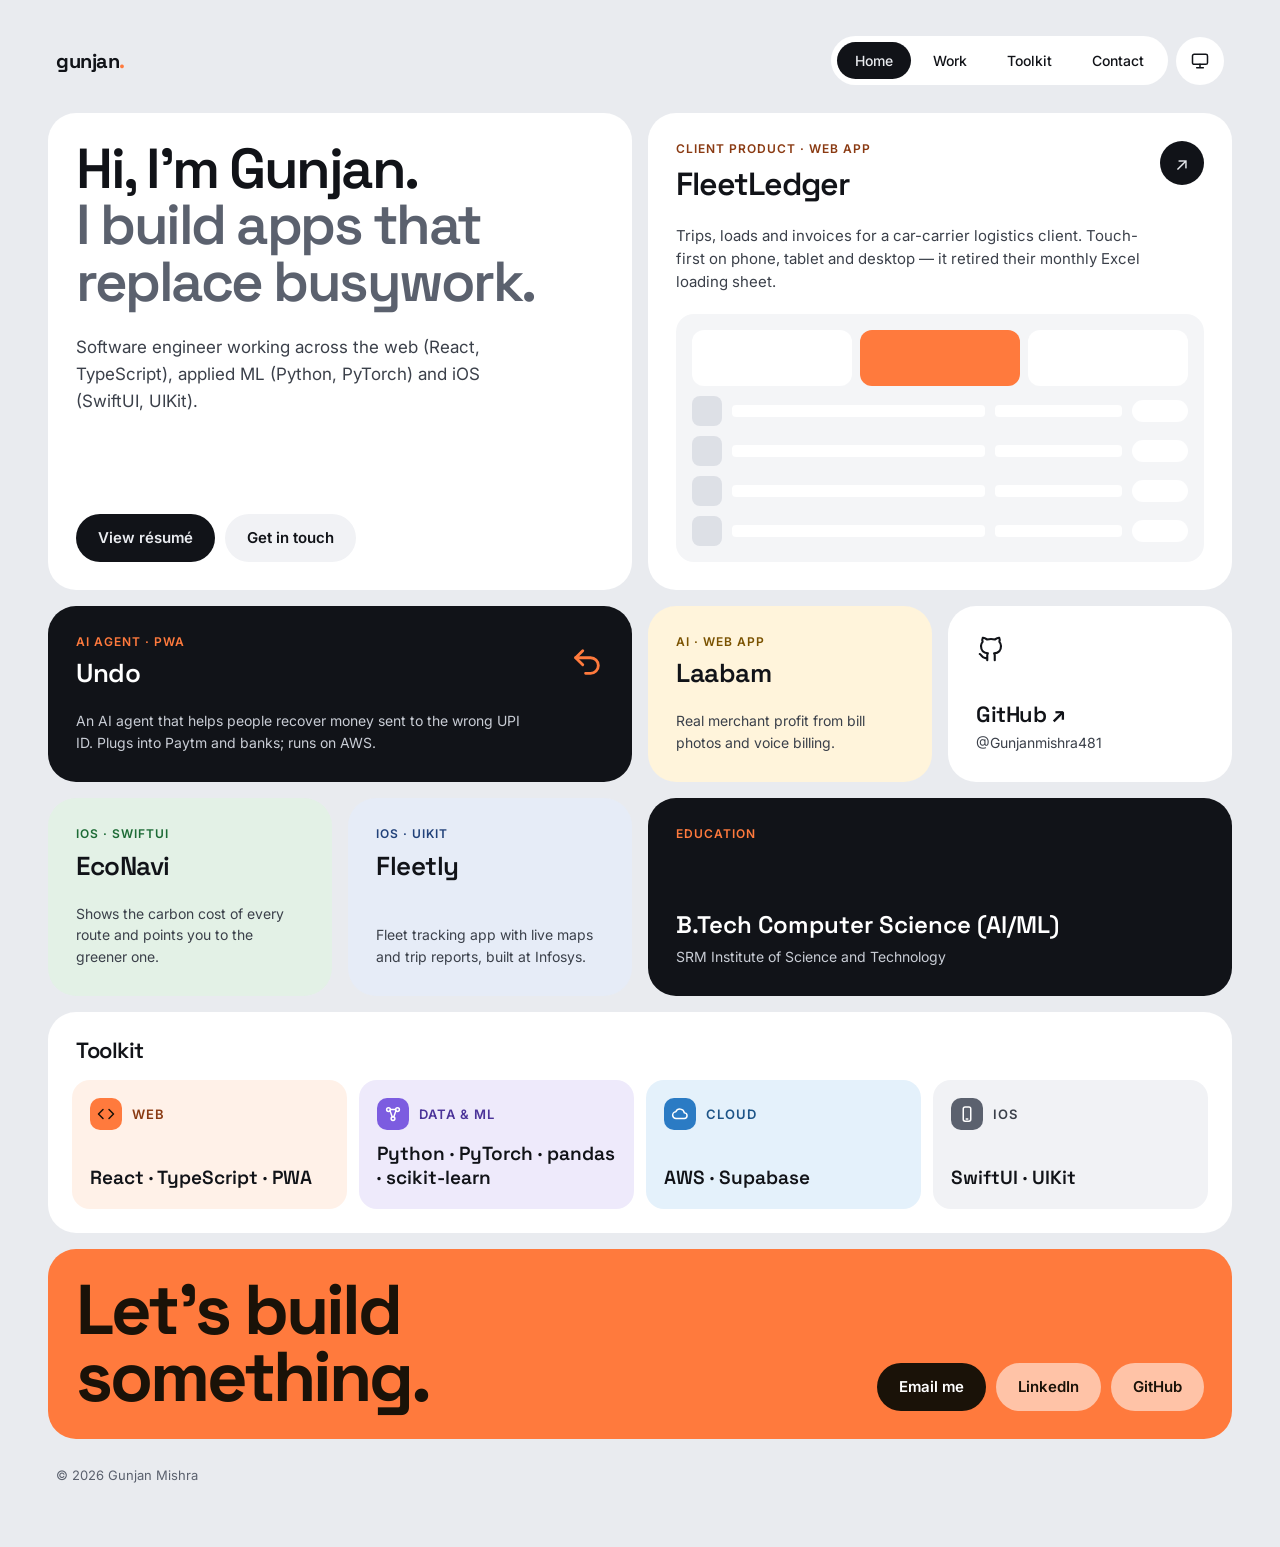
==== commit 75dc5d3b: "Show core tech stack in Built with; tidy Toolkit header Co-Authored-By: Claude Opus 5.5 <noreply@ant" ====
--- a/index.html
+++ b/index.html
@@ -72,7 +72,7 @@
 </div>
 
 <section class="tile c4" id="toolkit" aria-labelledby="kit-h" style="padding: 24px; gap: 16px">
-<div class="kit-head"><h2 id="kit-h">Toolkit</h2><span>What I reach for</span></div>
+<div class="kit-head"><h2 id="kit-h">Toolkit</h2></div>
 <div class="kit"><div class="t-web"><div class="k-head"><span class="k-icon" aria-hidden="true"><svg viewBox="0 0 24 24" fill="none" stroke="currentColor" stroke-width="2" stroke-linecap="round" stroke-linejoin="round"><path d="m8 6-6 6 6 6"/><path d="m16 6 6 6-6 6"/></svg></span><h3>Web</h3></div><p>React · TypeScript · PWA</p></div><div class="t-ml"><div class="k-head"><span class="k-icon" aria-hidden="true"><svg viewBox="0 0 24 24" fill="none" stroke="currentColor" stroke-width="2" stroke-linecap="round" stroke-linejoin="round"><circle cx="6" cy="6" r="2.5"/><circle cx="18" cy="6" r="2.5"/><circle cx="12" cy="18" r="2.5"/><path d="M8 7.5 11 16M16 7.5 13 16M8.5 6h7"/></svg></span><h3>Data &amp; ML</h3></div><p>Python · PyTorch · pandas · scikit-learn</p></div><div class="t-cloud"><div class="k-head"><span class="k-icon" aria-hidden="true"><svg viewBox="0 0 24 24" fill="none" stroke="currentColor" stroke-width="2" stroke-linecap="round" stroke-linejoin="round"><path d="M7 18a4.5 4.5 0 0 1-.6-9 6 6 0 0 1 11.4 1.5A3.75 3.75 0 0 1 17.5 18z"/></svg></span><h3>Cloud</h3></div><p>AWS · Supabase</p></div><div class="t-ios"><div class="k-head"><span class="k-icon" aria-hidden="true"><svg viewBox="0 0 24 24" fill="none" stroke="currentColor" stroke-width="2" stroke-linecap="round" stroke-linejoin="round"><rect x="7" y="2.5" width="10" height="19" rx="2.5"/><path d="M11 18.5h2"/></svg></span><h3>iOS</h3></div><p>SwiftUI · UIKit</p></div></div>
 </section>
 
